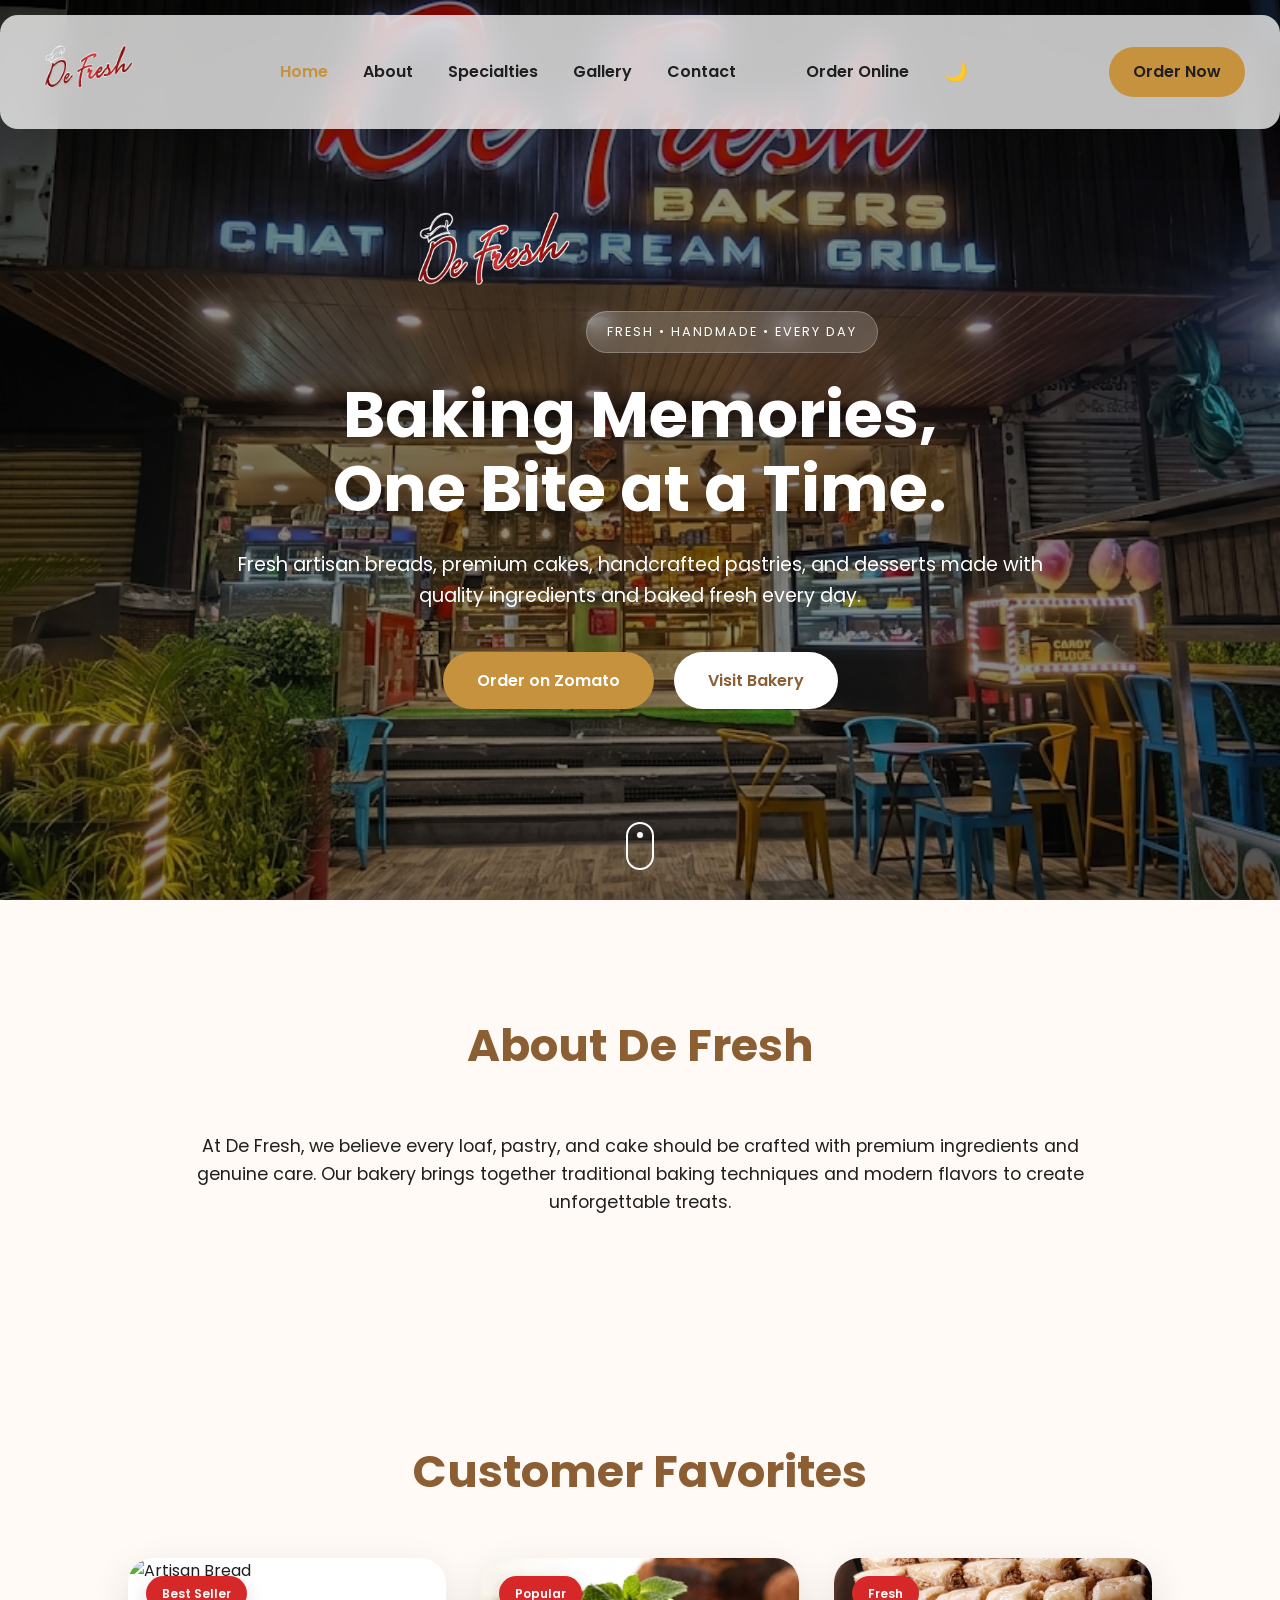
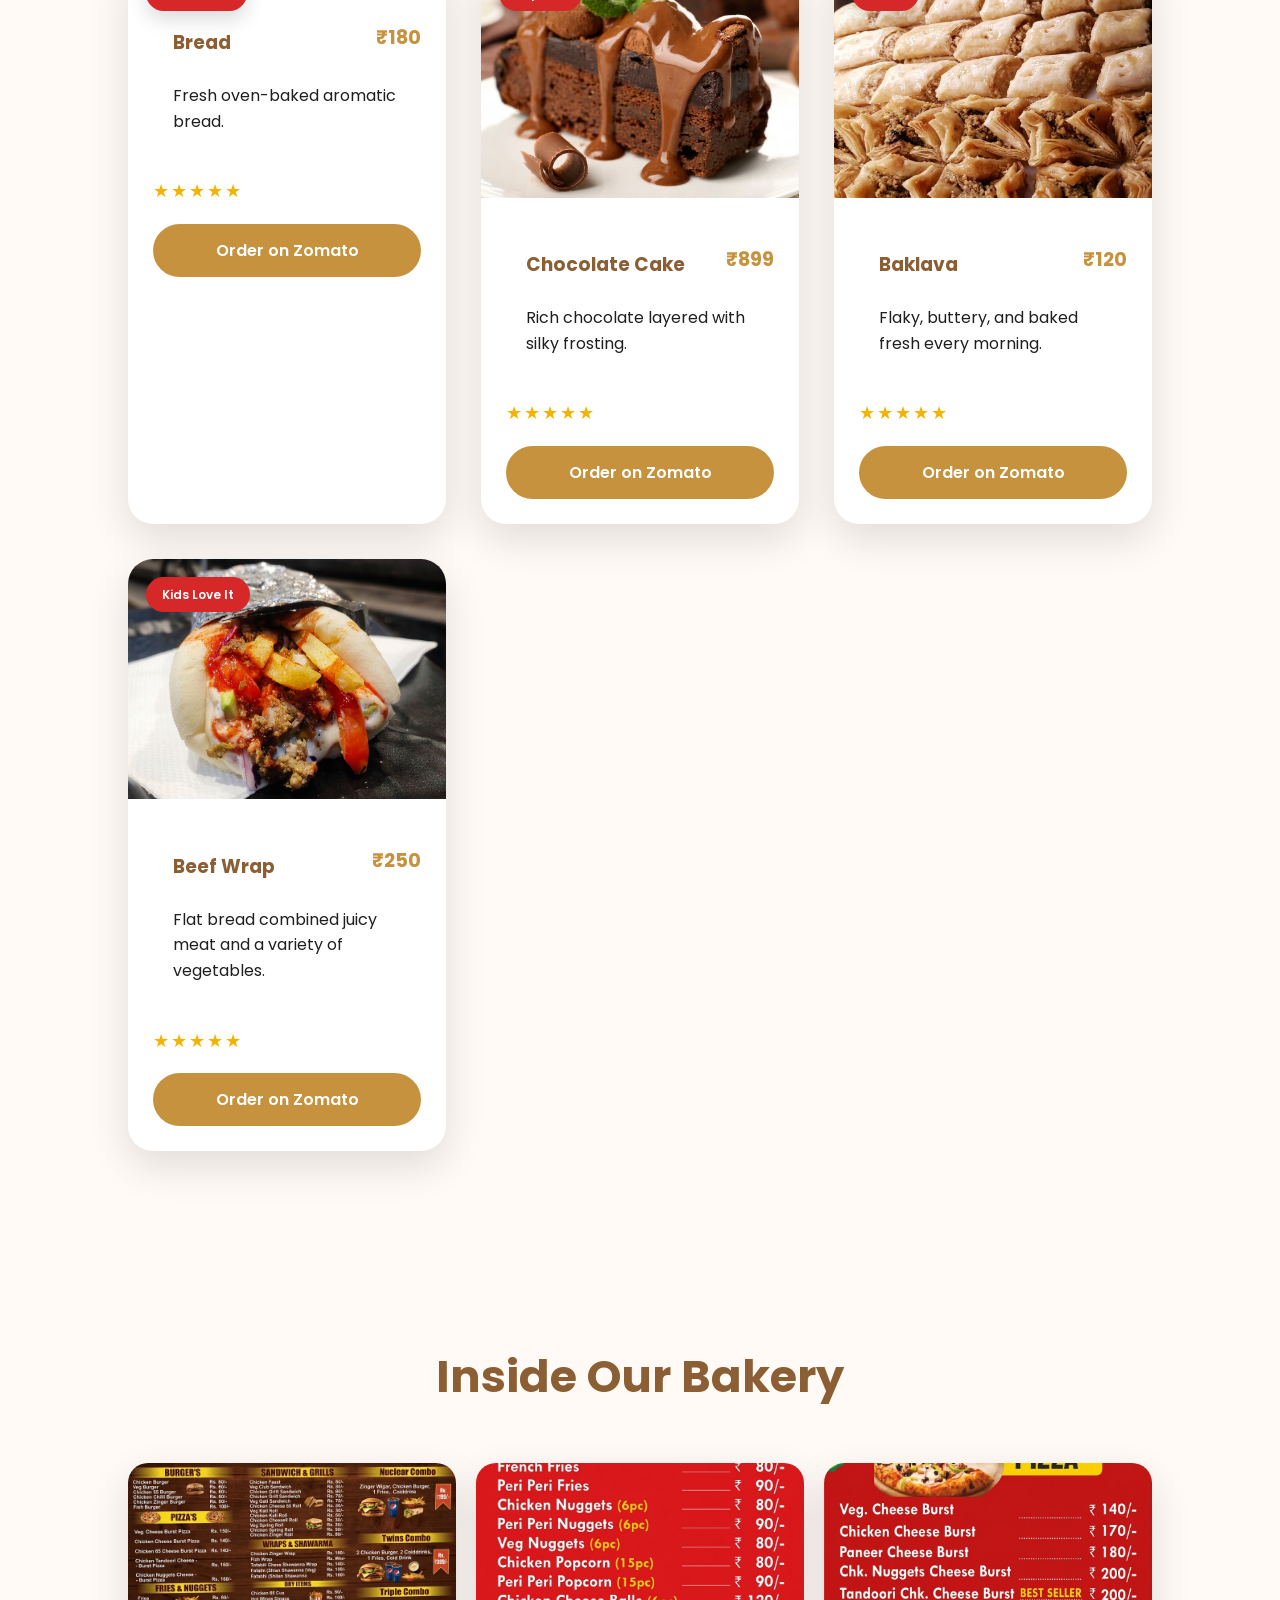
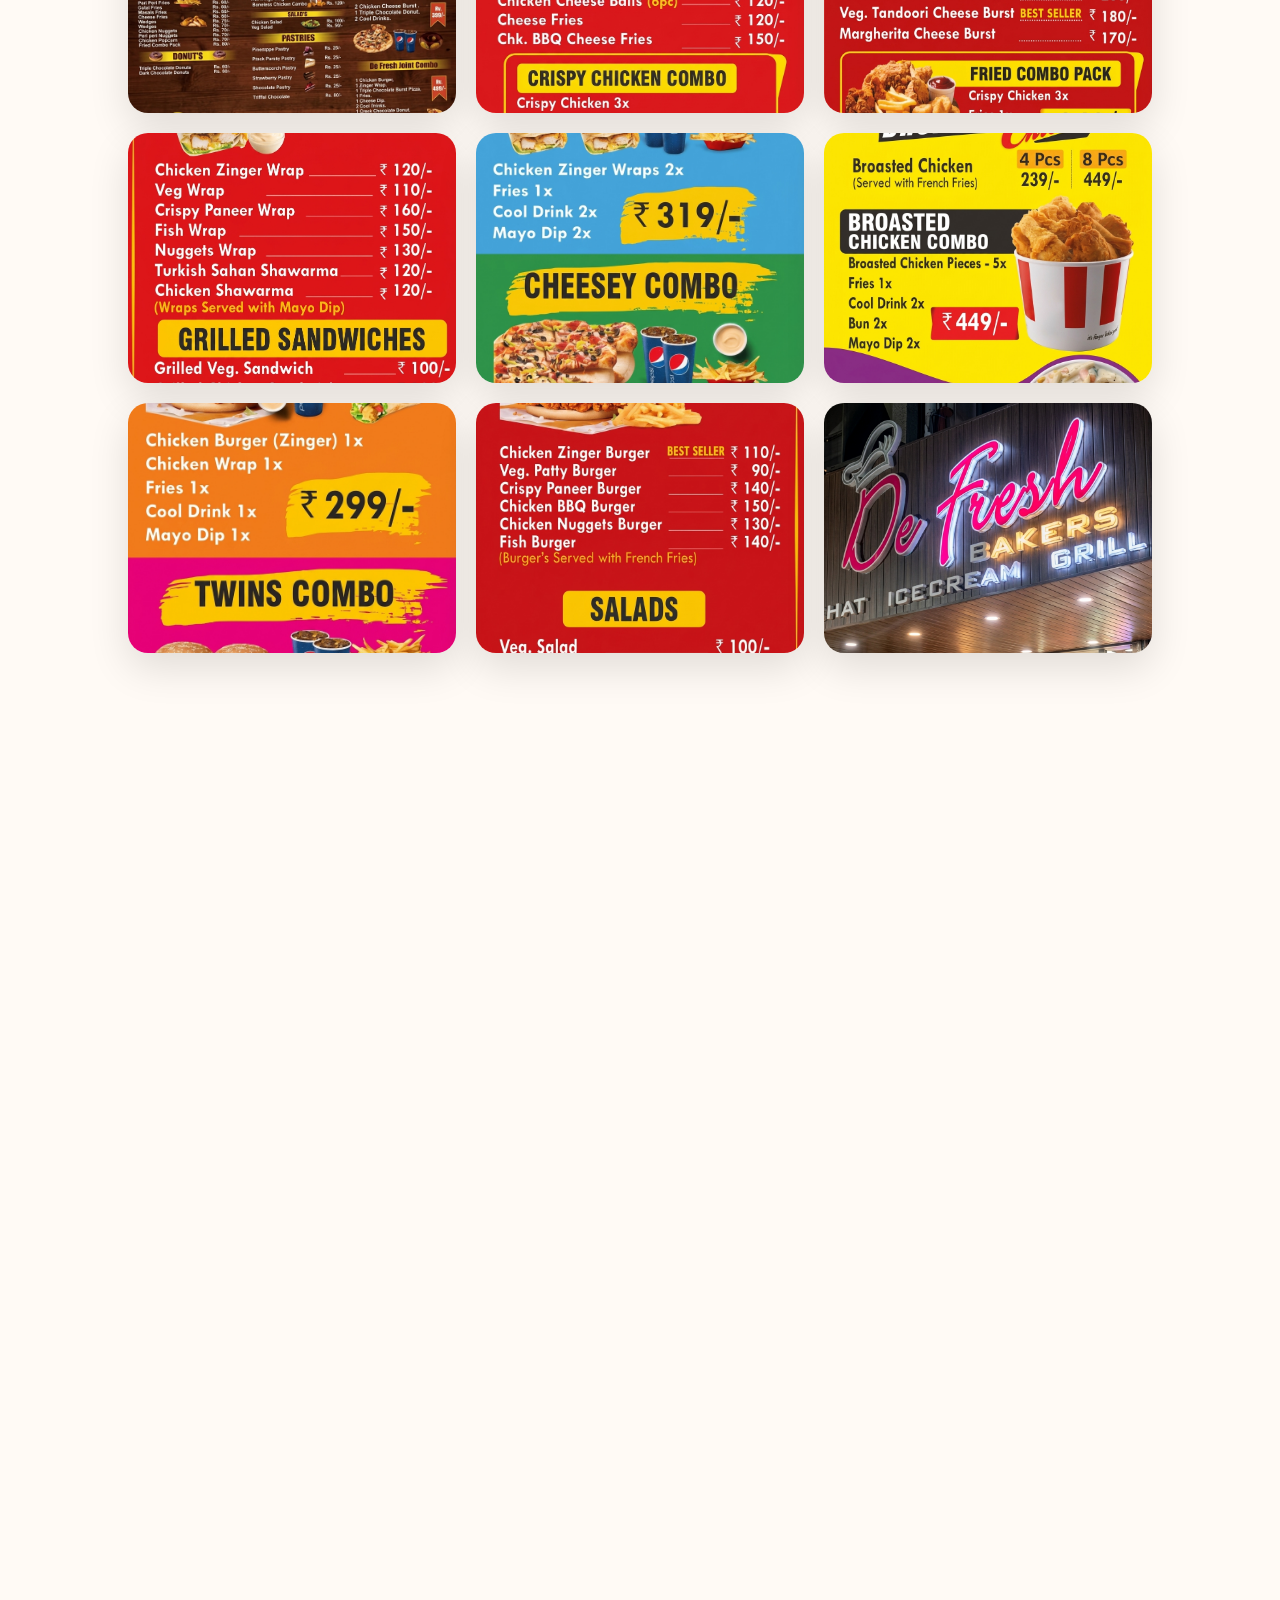
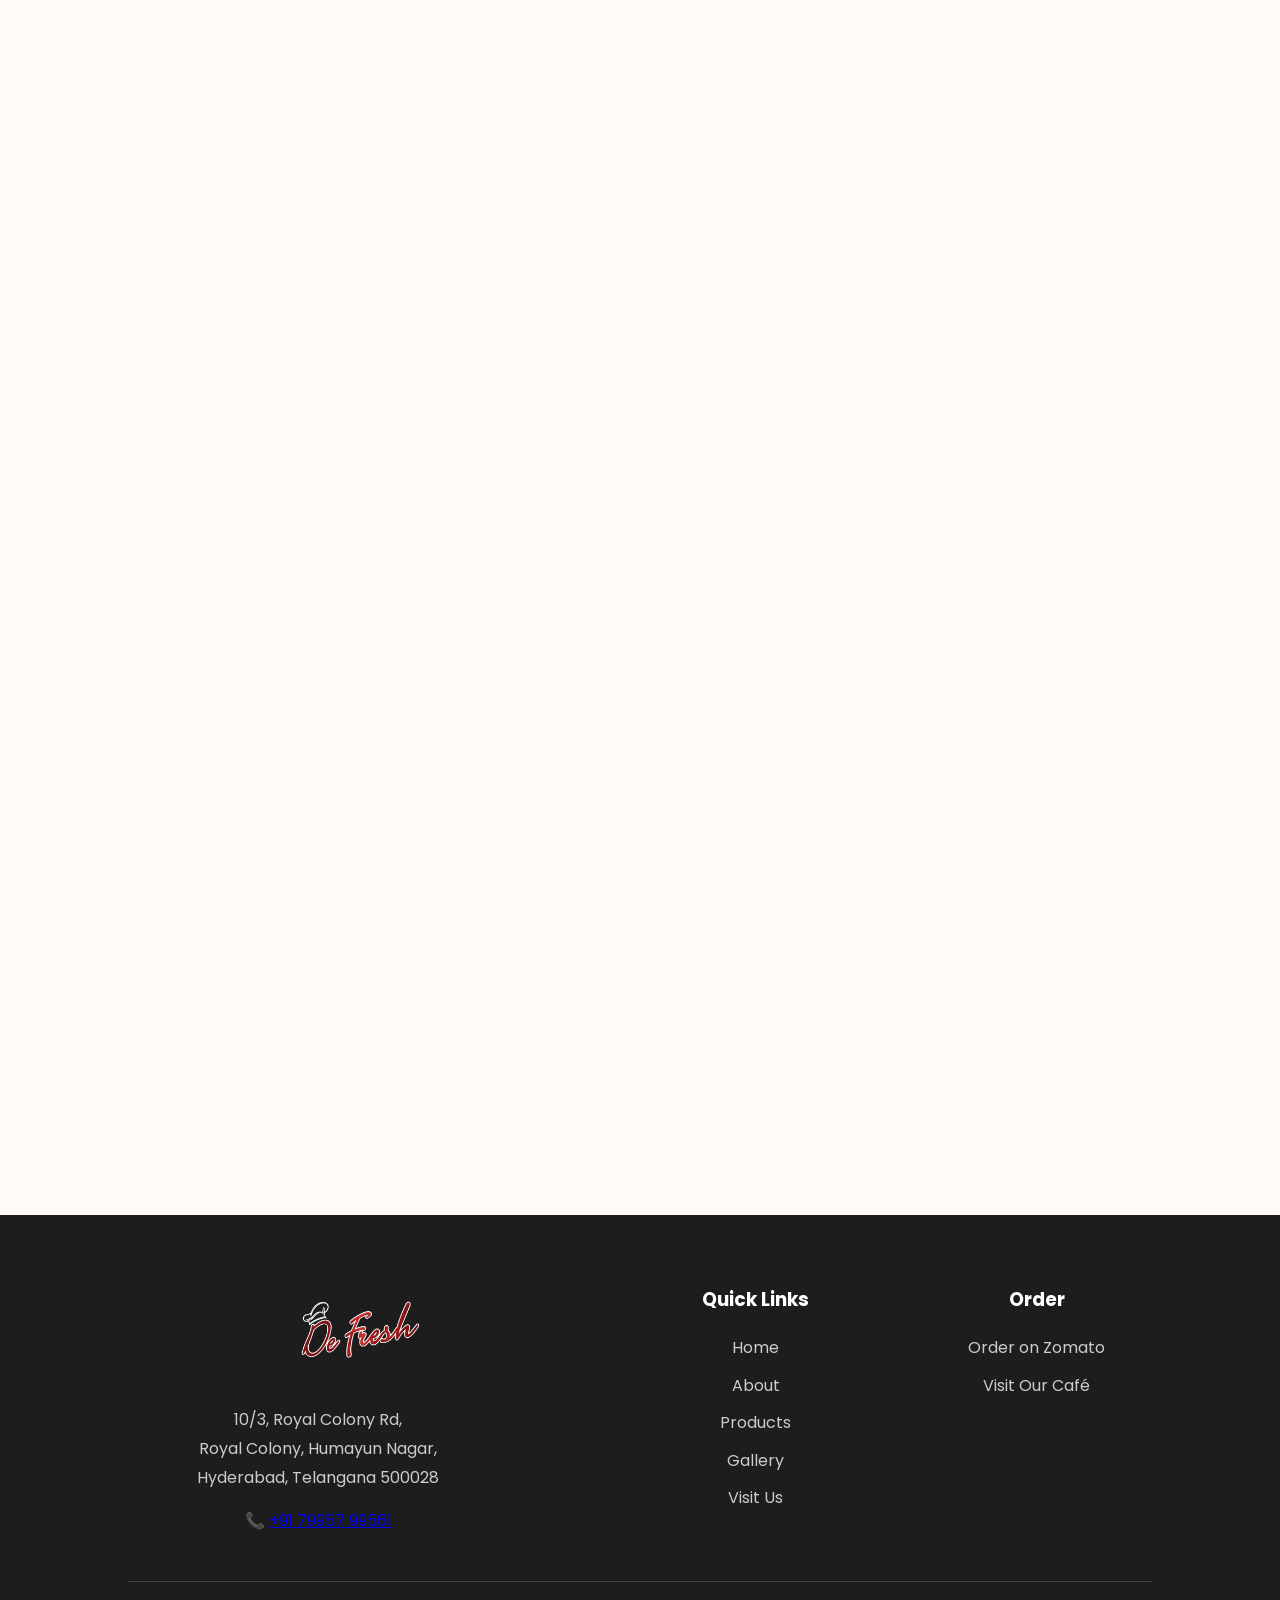
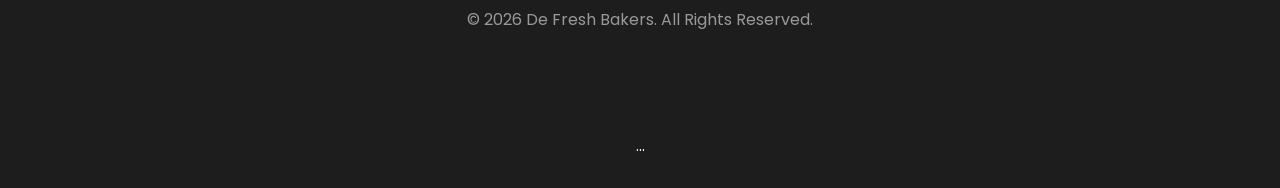
==== index.html @ 30219fe9 "Add files via upload" ====
<!DOCTYPE html>
<html lang="en">

<head>

<meta charset="UTF-8">

<meta name="viewport" content="width=device-width, initial-scale=1.0">

<title>De Fresh Bakery</title>

<link rel="icon" href="images/logo.png">

<link rel="preconnect" href="https://fonts.googleapis.com">

<link rel="preconnect" href="https://fonts.gstatic.com" crossorigin>

<link href="https://fonts.googleapis.com/css2?family=Poppins:wght@300;400;500;600;700;800&display=swap" rel="stylesheet">

<link rel="stylesheet" href="styles.css">

</head>

<body>

<header>

<nav class="navbar">

<div class="logo">
<img src="images/logo.png" alt="De Fresh">
</div>

<div class="menu-toggle" id="menuToggle">
<span></span>
<span></span>
<span></span>
</div>

<ul id="navMenu">

<li><a href="#home">Home</a></li>
<li><a href="#about">About</a></li>
<li><a href="#products">Specialties</a></li>
<li><a href="#gallery">Gallery</a></li>
<li><a href="#contact">Contact</a></li>

<li>
<li>

<a href="https://www.zomato.com/hyderabad/de-fresh-bakers-mehdipatnam/order"
target="_blank"
rel="noopener noreferrer">

Order Online

</a>

</li>
<button id="themeToggle" class="theme-btn">

🌙

</button>

</li>

</ul>

<a href="#contact" class="btn desktop-btn">
Order Now
</a>

</nav>
</header>

<section id="home" class="hero">

    <div class="overlay"></div>

    <div class="hero-content">

        <img class="hero-logo" src="images/logo.png" alt="De Fresh Logo">

        <span class="hero-tag">
            Fresh • Handmade • Every Day
        </span>

        <h1>
            Baking Memories,<br>
            One Bite at a Time.
        </h1>

        <p>
            Fresh artisan breads, premium cakes, handcrafted pastries,
            and desserts made with quality ingredients and baked fresh every day.
        </p>

        <div class="hero-buttons">

            <a href="https://www.zomato.com/hyderabad/de-fresh-bakers-mehdipatnam/order"
   	       target="_blank"
   	       rel="noopener noreferrer"
   	       class="hero-btn">

	       Order on Zomato

	    </a>

            <a href="#contact"
	    class="hero-btn secondary-btn">

	    Visit Bakery

	    </a>

        </div>

    </div>

    <div class="scroll-indicator">

        <span></span>

    </div>

</section>

<section id="about" class="about">

<div class="container">

<h2>About De Fresh</h2>

<p>

At De Fresh, we believe every loaf, pastry, and cake should be crafted with premium ingredients and genuine care. Our bakery brings together traditional baking techniques and modern flavors to create unforgettable treats.

</p>

</div>

</section>

<section id="products" class="products">

<h2>Customer Favorites</h2>

<div class="cards">

<div class="card">

<div class="badge">Best Seller</div>

<img src="images/bread.jpg" alt="Artisan Bread">

<div class="card-content">

<div class="product-top">

<h3>Bread</h3>

<span class="price">₹180</span>

</div>

<p>Fresh oven-baked aromatic bread.</p>

<div class="rating">
★★★★★
</div>

<a href="https://www.zomato.com/hyderabad/de-fresh-bakers-mehdipatnam/order"
   target="_blank"
   rel="noopener noreferrer"
   class="order-btn">

    Order on Zomato

</a>

</div>

</div>

<div class="card">

<div class="badge">Popular</div>

<img src="images/cake.jpg" alt="Cake">

<div class="card-content">

<div class="product-top">

<h3>Chocolate Cake</h3>

<span class="price">₹899</span>

</div>

<p>Rich chocolate layered with silky frosting.</p>

<div class="rating">
★★★★★
</div>

<a href="https://www.zomato.com/hyderabad/de-fresh-bakers-mehdipatnam/order"
   target="_blank"
   rel="noopener noreferrer"
   class="order-btn">

    Order on Zomato

</a>

</div>

</div>

<div class="card">

<div class="badge">Fresh</div>

<img src="images/pastry.jpg" alt="Pastry">

<div class="card-content">

<div class="product-top">

<h3>Baklava</h3>

<span class="price">₹120</span>

</div>

<p>Flaky, buttery, and baked fresh every morning.</p>

<div class="rating">
★★★★★
</div>

<a href="https://www.zomato.com/hyderabad/de-fresh-bakers-mehdipatnam/order"
   target="_blank"
   rel="noopener noreferrer"
   class="order-btn">

    Order on Zomato

</a>

</div>

</div>

<div class="card">

<div class="badge">Kids Love It</div>

<img src="images/cookies.jpg" alt="Cookies">

<div class="card-content">

<div class="product-top">

<h3>Beef Wrap</h3>

<span class="price">₹250</span>

</div>

<p>Flat bread combined juicy meat and a variety of vegetables.</p>

<div class="rating">
★★★★★
</div>

<a href="https://www.zomato.com/hyderabad/de-fresh-bakers-mehdipatnam/order"
   target="_blank"
   rel="noopener noreferrer"
   class="order-btn">

    Order on Zomato

</a>

</div>

</div>

</div>

</section>


<section id="gallery" class="gallery">

    <h2>Inside Our Bakery</h2>

    <div class="gallery-grid">

        <img src="images/menu1.png" alt="Menu Item 1">
        <img src="images/menu2.png" alt="Menu Item 2">
        <img src="images/menu3.png" alt="Menu Item 3">
        <img src="images/menu4.png" alt="Menu Item 4">
        <img src="images/menu5.png" alt="Menu Item 5">
        <img src="images/menu6.png" alt="Menu Item 6">
        <img src="images/menu7.png" alt="Menu Item 7">
        <img src="images/menu8.png" alt="Menu Item 8">

        <img src="images/bakery.jpg" alt="Inside De Fresh Bakery">

    </div>

</section>

<section class="order-online">

    <h2>Ready to Order?</h2>

    <p>
        Browse our complete, up-to-date menu and place your order on Zomato.
    </p>

    <a href="https://www.zomato.com/hyderabad/de-fresh-bakers-mehdipatnam/order"
       target="_blank"
       rel="noopener noreferrer"
       class="hero-btn">

        🍰 Order on Zomato

    </a>

</section>

<section id="stats" class="stats">

    <div class="stat">
        <h3 class="counter" data-target="10000">0</h3>
        <p>Happy Customers</p>
    </div>

    <div class="stat">
        <h3 class="counter" data-target="100">0</h3>
        <p>Fresh Products</p>
    </div>

    <div class="stat">
        <h3 class="counter" data-target="25">0</h3>
        <p>Years of Baking</p>
    </div>

    <div class="stat">
        <h3 class="counter" data-target="365">0</h3>
        <p>Days Fresh Every Year</p>
    </div>

</section>

<section class="testimonials">

<h2>What Our Customers Say</h2>

<div class="testimonial-slider">

<div class="testimonial active">

<div class="stars">★★★★★</div>

<p>

"The best bakery I've ever visited. Their cakes are always fresh and beautifully made."

</p>

<h4>- Sarah K.</h4>

</div>

<div class="testimonial">

<div class="stars">★★★★★</div>

<p>

"Absolutely incredible bread. You can taste the quality in every bite."

</p>

<h4>- Daniel M.</h4>

</div>

<div class="testimonial">

<div class="stars">★★★★★</div>

<p>

"My family orders all our birthday cakes from De Fresh."

</p>

<h4>- Priya R.</h4>

</div>

</div>

</section>
<section id="contact" class="contact">

    <h2>Visit De Fresh Bakers</h2>

    <p>
        Freshly baked breads, cakes, pastries, desserts, and coffee served daily.
        Relax in our café seating or order online through Zomato.
    </p>

    <div class="contact-info">

        <p><strong>📍 Address</strong><br>
        10/3, Royal Colony Rd,<br>
        Royal Colony, Humayun Nagar,<br>
        Hyderabad, Telangana 500028
        </p>

        <p><strong>📞 Phone</strong><br>
        <a href="tel:+917995799561">+91 79957 99561</a>
        </p>

        <p><strong>🕒 Opening Hours</strong><br>
        Open Daily<br>
        Closes at 1:00 AM
        </p>

    </div>

    <div class="contact-buttons">

        <a href="https://www.zomato.com/hyderabad/de-fresh-bakers-mehdipatnam/order"
           target="_blank"
           rel="noopener noreferrer"
           class="hero-btn">

            Order on Zomato

        </a>

       <a href="https://www.google.com/maps/place/De+Fresh+Bakers/@17.396216,78.4422391,17.5z/data=!3m1!5s0x3bcb9710c928edaf:0x1fcfcb44908efef8!4m15!1m8!3m7!1s0x3bcb971127ad494f:0x233e307351ec29dd!2s10%2F3,+10-3,+Royal+Colony+Rd,+Royal+Colony,+Humayun+Nagar,+Hyderabad,+Telangana+500006!3b1!8m2!3d17.3955633!4d78.4441081!16s%2Fg%2F11xctk_zn9!3m5!1s0x3bcb97d23a43dfdd:0xbbf1edb507a3b63a!8m2!3d17.3957883!4d78.4428431!16s%2Fg%2F11l4pgs1z5?entry=ttu&g_ep=EgoyMDI2MDcyOS4wIKXMDSoASAFQAw%3D%3D"
   target="_blank"
   rel="noopener noreferrer"
   class="hero-btn secondary-btn">
    📍 Get Directions
</a>

    </div>

</section>
<footer>

<div class="footer-container">

<div class="footer-brand">

<img src="images/logo.png" alt="De Fresh Logo">

<p>
10/3, Royal Colony Rd,<br>
Royal Colony, Humayun Nagar,<br>
Hyderabad, Telangana 500028
</p>

<p style="margin-top:15px;">
📞 <a href="tel:+917995799561">+91 79957 99561</a>
</p>

</div>

<div class="footer-links">

<h3>Quick Links</h3>

<a href="#home">Home</a>
<a href="#about">About</a>
<a href="#products">Products</a>
<a href="#gallery">Gallery</a>
<a href="#contact">Visit Us</a>

</div>

<div class="footer-links">

<h3>Order</h3>

<a href="https://www.zomato.com/hyderabad/de-fresh-bakers-mehdipatnam/order"
target="_blank"
rel="noopener noreferrer">

Order on Zomato

</a>

<a href="#contact">

Visit Our Café

</a>

</div>

</div>

<hr>

<p class="copyright">

© 2026 De Fresh Bakers. All Rights Reserved.

</p>

</footer>

<footer>
...
</footer>

<div id="progressBar"></div>

<button id="topBtn">↑</button>

<div id="lightbox" class="lightbox">
    <span class="close-lightbox">&times;</span>
    <img id="lightbox-img" src="" alt="Gallery Image">
</div>

<script src="script.js"></script>

</body>
</html>
---- styles.css ----
/* ===========================
   De Fresh Bakery
   Premium Stylesheet
=========================== */

:root{
    --primary:#c7923e;
    --secondary:#8b5e34;
    --accent:#f5e6c8;
    --dark:#1f1f1f;
    --light:#fffaf5;
    --white:#ffffff;
    --shadow:0 15px 40px rgba(0,0,0,.12);
    --transition:.35s ease;
}

*{
    margin:0;
    padding:0;
    box-sizing:border-box;
}

html{
    scroll-behavior:smooth;
}

body{
    font-family:'Poppins',sans-serif;
    background:var(--light);
    color:var(--dark);
    line-height:1.6;
}

/* NAVBAR */

header{
    position:fixed;
    width:100%;
    top:0;
    z-index:999;
}

.navbar{

    max-width:1300px;

    margin:auto;

    display:flex;

    justify-content:space-between;

    align-items:center;

    padding:18px 35px;

    margin-top:15px;

    border-radius:18px;

    background:rgba(255,255,255,.75);

    backdrop-filter:blur(14px);

    box-shadow:var(--shadow);

}

.logo img{

    height:70px;

    transition:.3s;

}

.logo img:hover{

    transform:scale(1.05);

}

.navbar ul{

    display:flex;

    list-style:none;

    gap:35px;

}

.navbar a{

    color:var(--dark);

    text-decoration:none;

    font-weight:600;

    transition:var(--transition);

}

.navbar ul a:hover{

    color:var(--primary);

}

.btn{

    background:var(--primary);

    color:white;

    padding:12px 24px;

    border-radius:50px;

    text-decoration:none;

    font-weight:600;

    transition:var(--transition);

}

.btn:hover{

    transform:translateY(-3px);

    background:var(--secondary);

}

/* HERO */

.hero{

    height:100vh;

    background:url(images/hero.jpg) center center/cover;

    position:relative;

    display:flex;

    justify-content:center;

    align-items:center;

    text-align:center;

}

.overlay{

    position:absolute;

    inset:0;

    background:rgba(0,0,0,.45);

}

.hero-content{

    position:relative;

    color:white;

    max-width:850px;

    padding:20px;

    animation:fadeUp 1s ease;

}

.hero h1{

    font-size:4rem;

    line-height:1.15;

    margin-bottom:25px;

}

.hero p{

    font-size:1.2rem;

    margin-bottom:40px;

}

.hero-btn{

    display:inline-block;

    padding:16px 34px;

    background:var(--primary);

    color:white;

    border-radius:50px;

    text-decoration:none;

    font-weight:600;

    transition:var(--transition);

}

.hero-btn:hover{

    transform:translateY(-4px);

    background:var(--secondary);

}

/* SECTIONS */

section{

    padding:110px 10%;

}

h2{

    font-size:2.8rem;

    text-align:center;

    margin-bottom:50px;

    color:var(--secondary);

}

.container{

    max-width:900px;

    margin:auto;

    text-align:center;

    font-size:1.1rem;

}

/* PRODUCTS */

.cards{

    display:grid;

    grid-template-columns:repeat(auto-fit,minmax(250px,1fr));

    gap:35px;

}

.card{

    background:white;

    border-radius:20px;

    overflow:hidden;

    box-shadow:var(--shadow);

    transition:var(--transition);

}

.card:hover{

    transform:translateY(-10px);

}

.card img{

    width:100%;

    height:240px;

    object-fit:cover;

}

.card h3{

    padding:20px 20px 10px;

    color:var(--secondary);

}

.card p{

    padding:0 20px 25px;

}

/* GALLERY */

.gallery{
    text-align:center;
    padding:80px 10%;
}

.gallery-grid{
    display:grid;
    grid-template-columns:repeat(auto-fit,minmax(250px,1fr));
    gap:20px;
    margin-top:40px;
}

.gallery-grid img{
    width:100%;
    height:250px;
    object-fit:cover;
    border-radius:20px;
    box-shadow:var(--shadow);
    transition:0.3s ease;
    cursor:pointer;
}

.gallery-grid img:hover{
    transform:scale(1.05);
}

/* CONTACT */

.contact{

    background:linear-gradient(135deg,var(--accent),#fff);

    text-align:center;

}

.contact p{

    margin-bottom:35px;

    font-size:1.1rem;

}

/* FOOTER */

footer{

    background:var(--dark);

    color:white;

    text-align:center;

    padding:45px 20px;

}

footer img{

    width:90px;

    margin-bottom:18px;

}

/* SCROLLBAR */

::-webkit-scrollbar{

    width:10px;

}

::-webkit-scrollbar-thumb{

    background:var(--primary);

    border-radius:20px;

}

/* ANIMATION */

@keyframes fadeUp{

    from{

        opacity:0;

        transform:translateY(45px);

    }

    to{

        opacity:1;

        transform:translateY(0);

    }

}

/* MOBILE */

@media(max-width:900px){

.hero h1{

font-size:2.7rem;

}

.navbar{

flex-direction:column;

gap:20px;

padding:20px;

}

.navbar ul{

flex-wrap:wrap;

justify-content:center;

gap:18px;

}

.logo img{

height:60px;

}

section{

padding:80px 8%;

}

}

@media(max-width:600px){

.hero h1{

font-size:2.1rem;

}

.hero p{

font-size:1rem;

}

.cards{

grid-template-columns:1fr;

}

.btn,

.hero-btn{

padding:14px 24px;

}

}

/* Reveal Animations */

.hidden{
opacity:0;
transform:translateY(60px);
transition:all .8s ease;
}

.show{
opacity:1;
transform:translateY(0);
}

/* Active Navbar */

.navbar ul li a.active{
color:var(--primary);
}

/* Ripple Effect */

.btn,
.hero-btn{
position:relative;
overflow:hidden;
}

.ripple{
position:absolute;
width:10px;
height:10px;
background:rgba(255,255,255,.5);
border-radius:50%;
transform:translate(-50%,-50%);
animation:ripple .6s linear;
pointer-events:none;
}

@keyframes ripple{

from{
width:0;
height:0;
opacity:.8;
}

to{
width:500px;
height:500px;
opacity:0;
}

}

/* ===========================
   Hero Upgrade
=========================== */

.hero-logo{

    width:180px;
    margin-bottom:25px;

    animation:floatLogo 4s ease-in-out infinite;

}

.hero-tag{

    display:inline-block;

    padding:10px 20px;

    border-radius:50px;

    background:rgba(255,255,255,.18);

    border:1px solid rgba(255,255,255,.25);

    backdrop-filter:blur(10px);

    margin-bottom:25px;

    color:white;

    letter-spacing:2px;

    text-transform:uppercase;

    font-size:.8rem;

}

.hero-buttons{

    display:flex;

    justify-content:center;

    gap:20px;

    flex-wrap:wrap;

}

.secondary-btn{

    background:white;

    color:var(--secondary);

}

.secondary-btn:hover{

    background:var(--accent);

}

.scroll-indicator{

    position:absolute;

    bottom:30px;

    left:50%;

    transform:translateX(-50%);

}

.scroll-indicator span{

    display:block;

    width:28px;

    height:48px;

    border:2px solid white;

    border-radius:30px;

    position:relative;

}

.scroll-indicator span::before{

    content:"";

    position:absolute;

    left:50%;

    top:8px;

    transform:translateX(-50%);

    width:6px;

    height:6px;

    background:white;

    border-radius:50%;

    animation:scrollMouse 2s infinite;

}

@keyframes scrollMouse{

0%{

opacity:0;
top:8px;

}

50%{

opacity:1;

}

100%{

opacity:0;
top:26px;

}

}

@keyframes floatLogo{

0%{

transform:translateY(0);

}

50%{

transform:translateY(-10px);

}

100%{

transform:translateY(0);

}

}
/* ===========================
   Premium Product Cards
=========================== */

.card{

position:relative;

overflow:hidden;

border-radius:25px;

}

.card-content{

padding:25px;

}

.product-top{

display:flex;

justify-content:space-between;

align-items:center;

margin-bottom:15px;

}

.price{

font-size:1.2rem;

font-weight:700;

color:var(--primary);

}

.badge{

position:absolute;

top:18px;

left:18px;

background:#d62828;

color:white;

padding:8px 16px;

border-radius:30px;

font-size:.75rem;

font-weight:600;

box-shadow:0 8px 20px rgba(0,0,0,.15);

}

.rating{

margin:18px 0;

font-size:1.1rem;

color:#f5b301;

letter-spacing:2px;

}

.order-btn{

display:block;

width:100%;

padding:14px;

text-align:center;

background:var(--primary);

color:white;

text-decoration:none;

border-radius:40px;

font-weight:600;

transition:.3s;

}

.order-btn:hover{

background:var(--secondary);

transform:translateY(-3px);

}

.card img{

transition:.5s;

}

.card:hover img{

transform:scale(1.08);

}

/* ===========================
   Statistics
=========================== */

.stats{

display:grid;

grid-template-columns:repeat(auto-fit,minmax(220px,1fr));

gap:35px;

padding:90px 10%;

background:#fff;

}

.stat{

background:white;

padding:40px;

text-align:center;

border-radius:20px;

box-shadow:var(--shadow);

transition:.35s;

}

.stat:hover{

transform:translateY(-8px);

}

.stat h3{

font-size:3rem;

color:var(--primary);

margin-bottom:10px;

}

/* Testimonials */

.testimonials{

background:#fdf6ee;

text-align:center;

}

.testimonial-slider{

max-width:900px;

margin:auto;

position:relative;

min-height:220px;

}

.testimonial{

display:none;

animation:fade .6s;

}

.testimonial.active{

display:block;

}

.testimonial p{

font-size:1.15rem;

line-height:1.8;

margin:30px auto;

max-width:700px;

}

.stars{

font-size:2rem;

color:#f5b301;

}

.testimonial h4{

color:var(--secondary);

}

@keyframes fade{

from{

opacity:0;

transform:translateY(20px);

}

to{

opacity:1;

transform:translateY(0);

}

}

/* ===========================
Navigation Upgrade
=========================== */

#progressBar{

position:fixed;

top:0;

left:0;

height:5px;

width:0;

background:linear-gradient(90deg,#c7923e,#ffdd95);

z-index:99999;

}

.theme-btn{

background:none;

border:none;

font-size:1.2rem;

cursor:pointer;

}

#topBtn{

position:fixed;

right:30px;

bottom:30px;

width:55px;

height:55px;

border:none;

border-radius:50%;

background:#c7923e;

color:white;

font-size:24px;

cursor:pointer;

display:none;

box-shadow:0 10px 25px rgba(0,0,0,.25);

transition:.3s;

z-index:999;

}

#topBtn:hover{

transform:translateY(-5px);

}

.menu-toggle{

display:none;

cursor:pointer;

flex-direction:column;

gap:6px;

}

.menu-toggle span{

width:28px;

height:3px;

background:#333;

border-radius:5px;

transition:.3s;

}

/* Mobile */

@media(max-width:900px){

.menu-toggle{

display:flex;

}

.desktop-btn{

display:none;

}

#navMenu{

position:absolute;

top:100%;

left:0;

width:100%;

background:white;

display:none;

flex-direction:column;

padding:25px;

box-shadow:0 10px 25px rgba(0,0,0,.1);

}

#navMenu.active{

display:flex;

}

}

/* ===========================
Dark Mode
=========================== */

body.dark{

background:#181818;

color:white;

}

body.dark section{

background:#181818;

}

body.dark .navbar{

background:rgba(30,30,30,.95);

}

body.dark .card{

background:#252525;

color:white;

}

body.dark footer{

background:#000;

}

body.dark h2{

color:#ffcc66;

}

body.dark .contact{

background:#202020;

}

/* ===========================
Full Menu
=========================== */

.menu-section{

background:#fffaf5;

}

.menu-tabs{

display:flex;

justify-content:center;

gap:15px;

flex-wrap:wrap;

margin-bottom:45px;

}

.menu-tab{

padding:14px 28px;

border:none;

border-radius:40px;

background:white;

cursor:pointer;

font-weight:600;

box-shadow:var(--shadow);

transition:.3s;

}

.menu-tab.active{

background:var(--primary);

color:white;

}

.menu-category{

display:none;

max-width:900px;

margin:auto;

}

.menu-category.active{

display:block;

animation:fade .4s;

}

.menu-item{

display:flex;

justify-content:space-between;

align-items:center;

padding:22px 10px;

border-bottom:1px solid rgba(0,0,0,.08);

font-size:1.1rem;

}

.menu-item span{

font-weight:700;

color:var(--primary);

}

.contact-buttons{

display:flex;

justify-content:center;

gap:20px;

margin-top:35px;

flex-wrap:wrap;

}

/* ===========================
Footer
=========================== */

footer{

background:#1d1d1d;

color:white;

padding:70px 10% 30px;

margin-top:0;

}

.footer-container{

display:grid;

grid-template-columns:2fr 1fr 1fr;

gap:50px;

}

.footer-brand img{

width:140px;

margin-bottom:20px;

}

.footer-brand p{

color:#ccc;

line-height:1.8;

max-width:380px;

}

.footer-links{

display:flex;

flex-direction:column;

}

.footer-links h3{

margin-bottom:20px;

color:#fff;

}

.footer-links a{

color:#ccc;

text-decoration:none;

margin-bottom:12px;

transition:.3s;

}

.footer-links a:hover{

color:var(--primary);

padding-left:5px;

}

footer hr{

margin:45px 0 25px;

border:none;

height:1px;

background:#444;

}

.copyright{

text-align:center;

color:#999;

}

@media(max-width:900px){

.footer-container{

grid-template-columns:1fr;

text-align:center;

}

.footer-brand p{

margin:auto;

}

}
/* ===========================
   Lightbox
=========================== */

.lightbox{

display:none;

position:fixed;

top:0;

left:0;

width:100%;

height:100%;

background:rgba(0,0,0,.92);

justify-content:center;

align-items:center;

z-index:99999;

padding:30px;

}

.lightbox.active{

display:flex;

}

.lightbox img{

max-width:90%;

max-height:90%;

border-radius:15px;

animation:zoomIn .3s ease;

box-shadow:0 20px 50px rgba(0,0,0,.5);

}

.close-lightbox{

position:absolute;

top:25px;

right:40px;

font-size:50px;

color:white;

cursor:pointer;

user-select:none;

}

@keyframes zoomIn{

from{

transform:scale(.8);

opacity:0;

}

to{

transform:scale(1);

opacity:1;

}

}

.contact-info{

display:grid;

grid-template-columns:repeat(auto-fit,minmax(250px,1fr));

gap:30px;

margin:45px 0;

text-align:center;

}

.contact-info p{

line-height:1.8;

font-size:1rem;

}

.contact-info a{

color:var(--primary);

text-decoration:none;

font-weight:600;

}

.contact-info strong{

display:block;

margin-bottom:10px;

font-size:1.15rem;

}

/* ===========================
Order Online
=========================== */

.order-online{
    padding:80px 10%;
    text-align:center;
    background:#fff;
}

.order-online h2{
    margin-bottom:20px;
}

.order-online p{
    max-width:700px;
    margin:0 auto 35px;
    color:#666;
    font-size:1.1rem;
    line-height:1.8;
}

.order-online .hero-btn{
    display:inline-block;
}
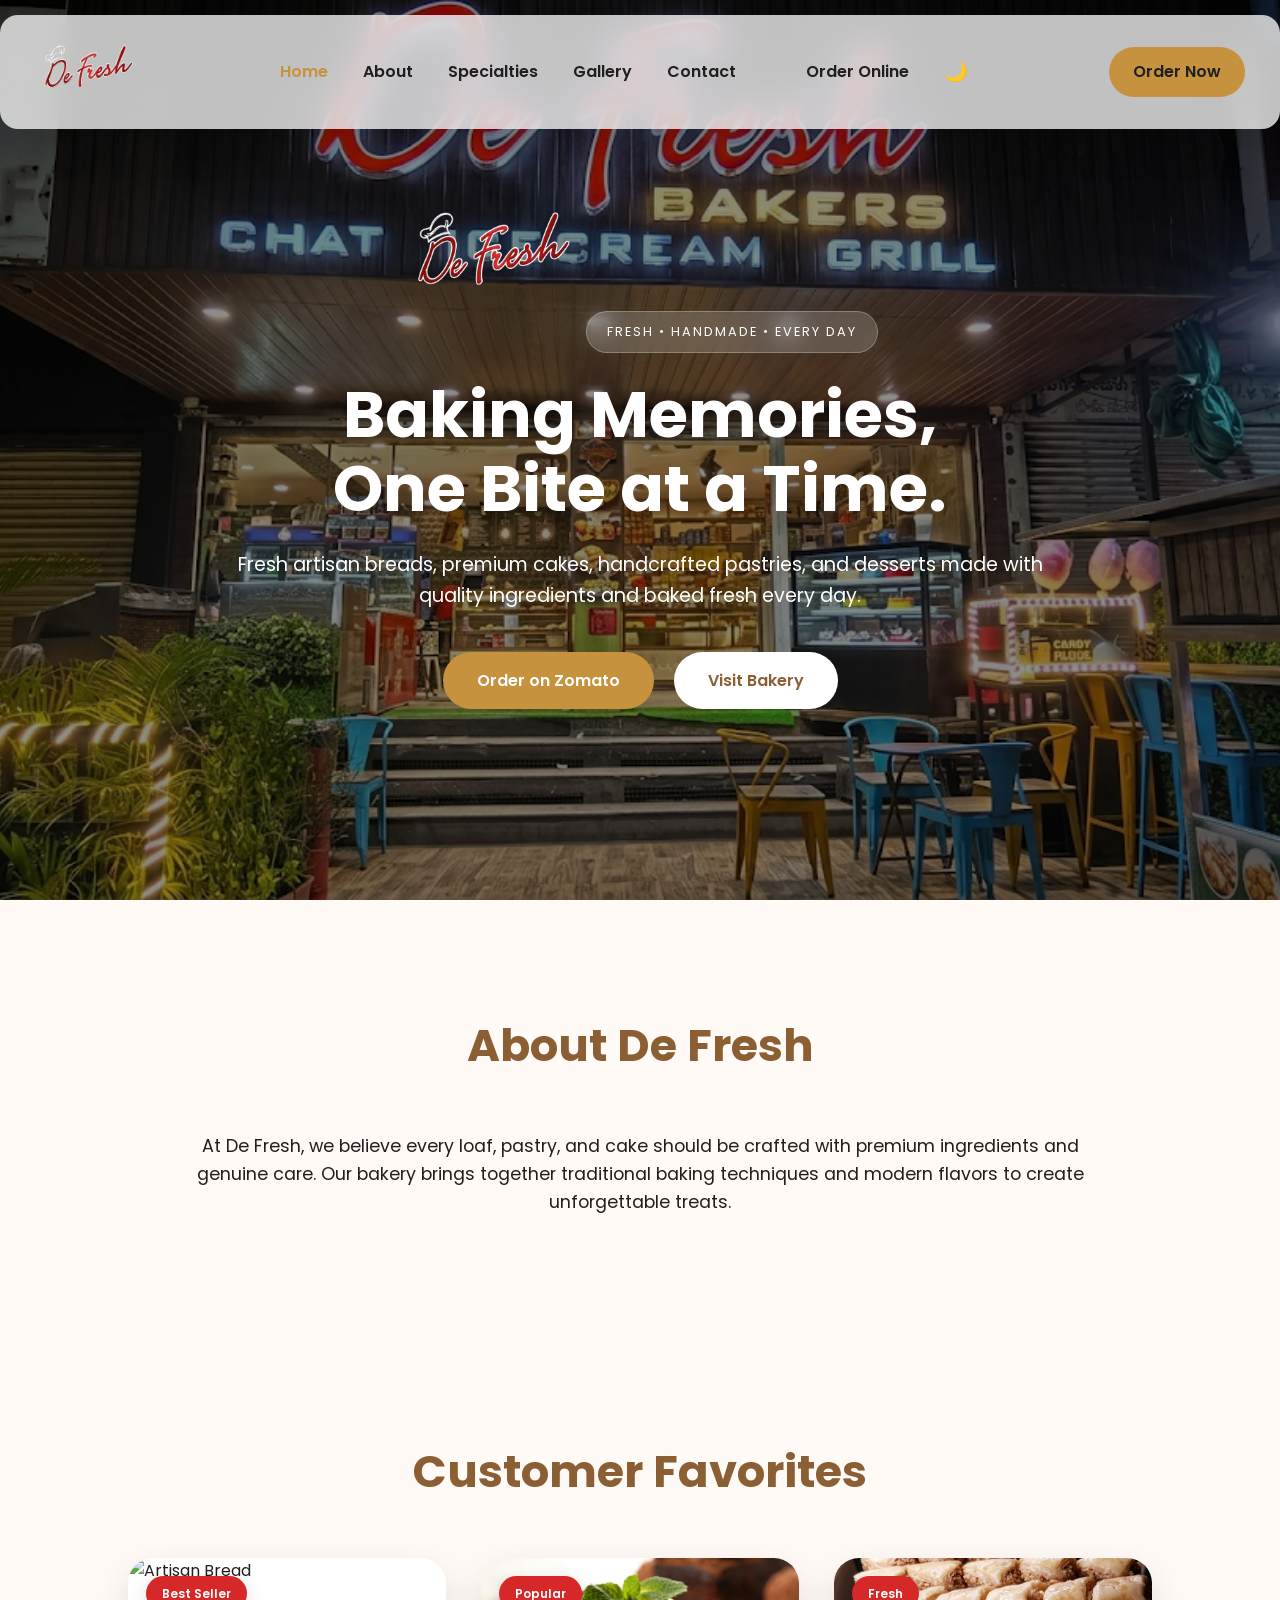
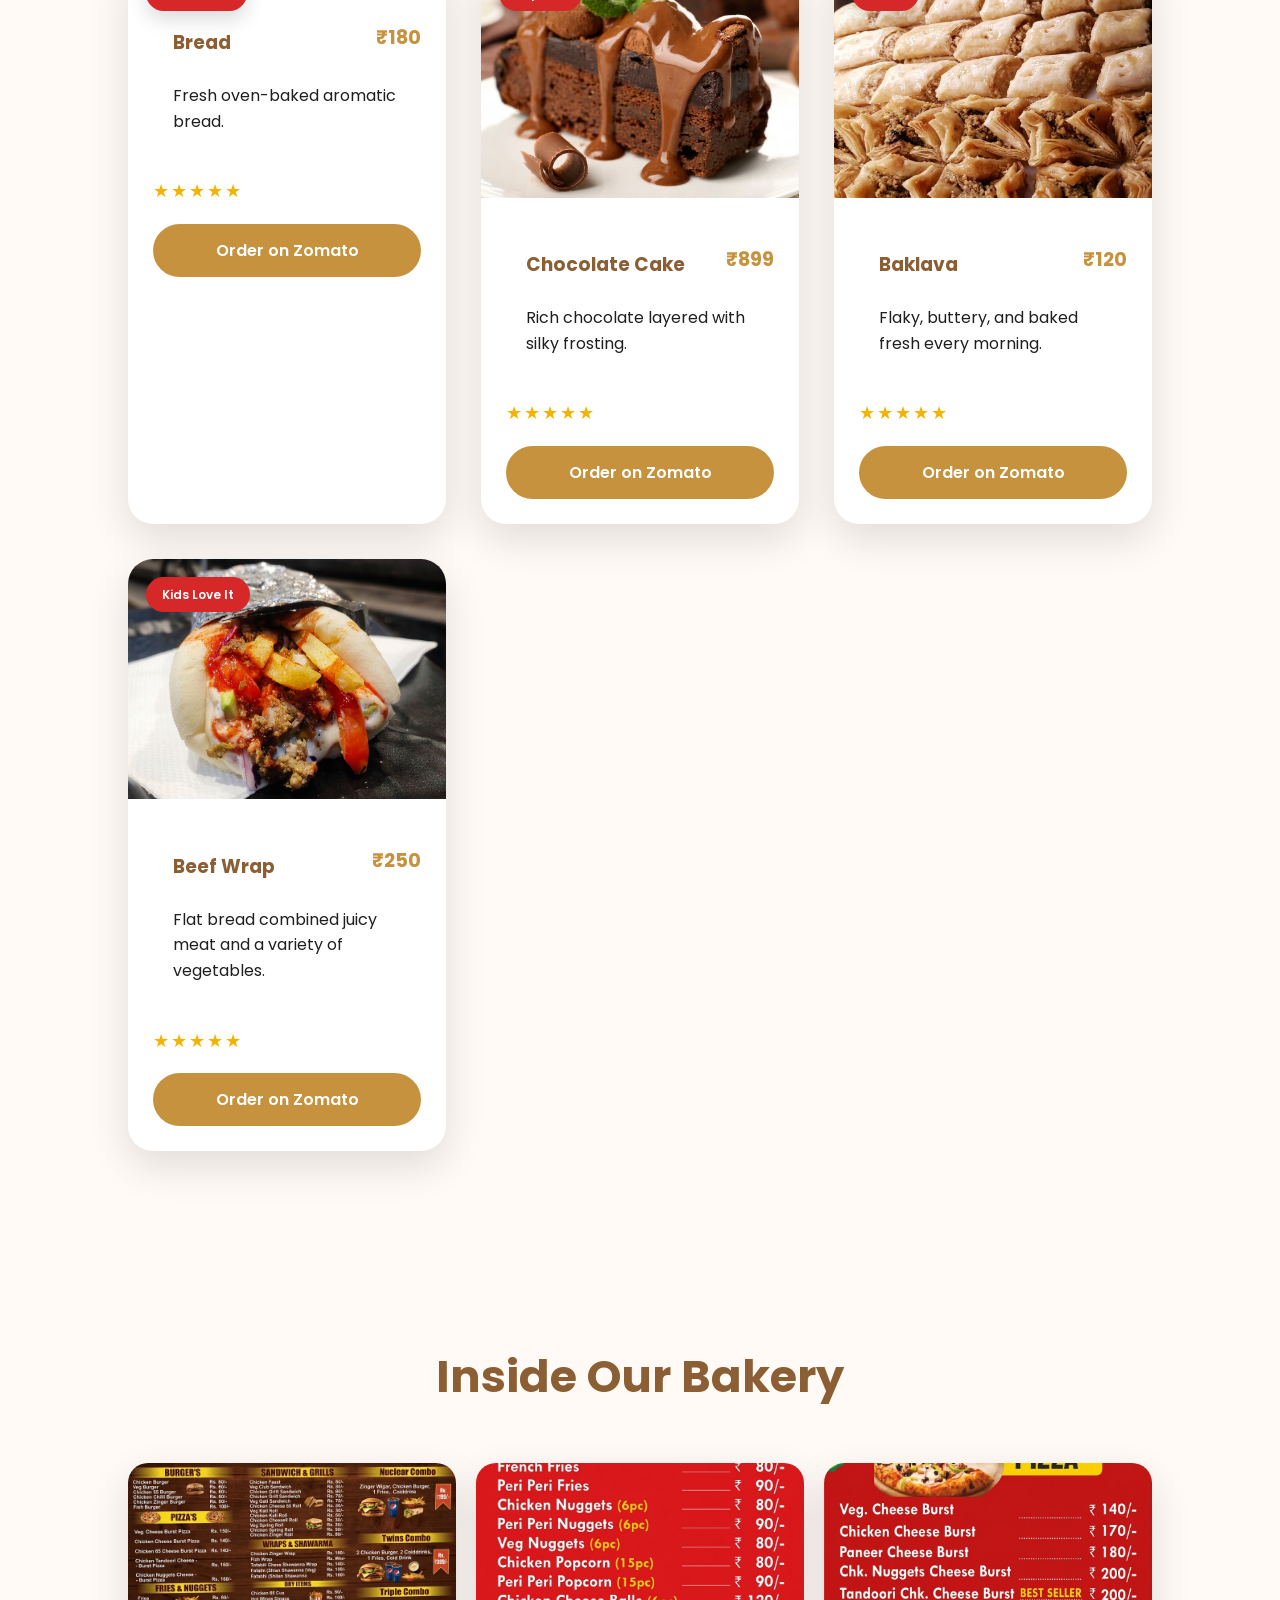
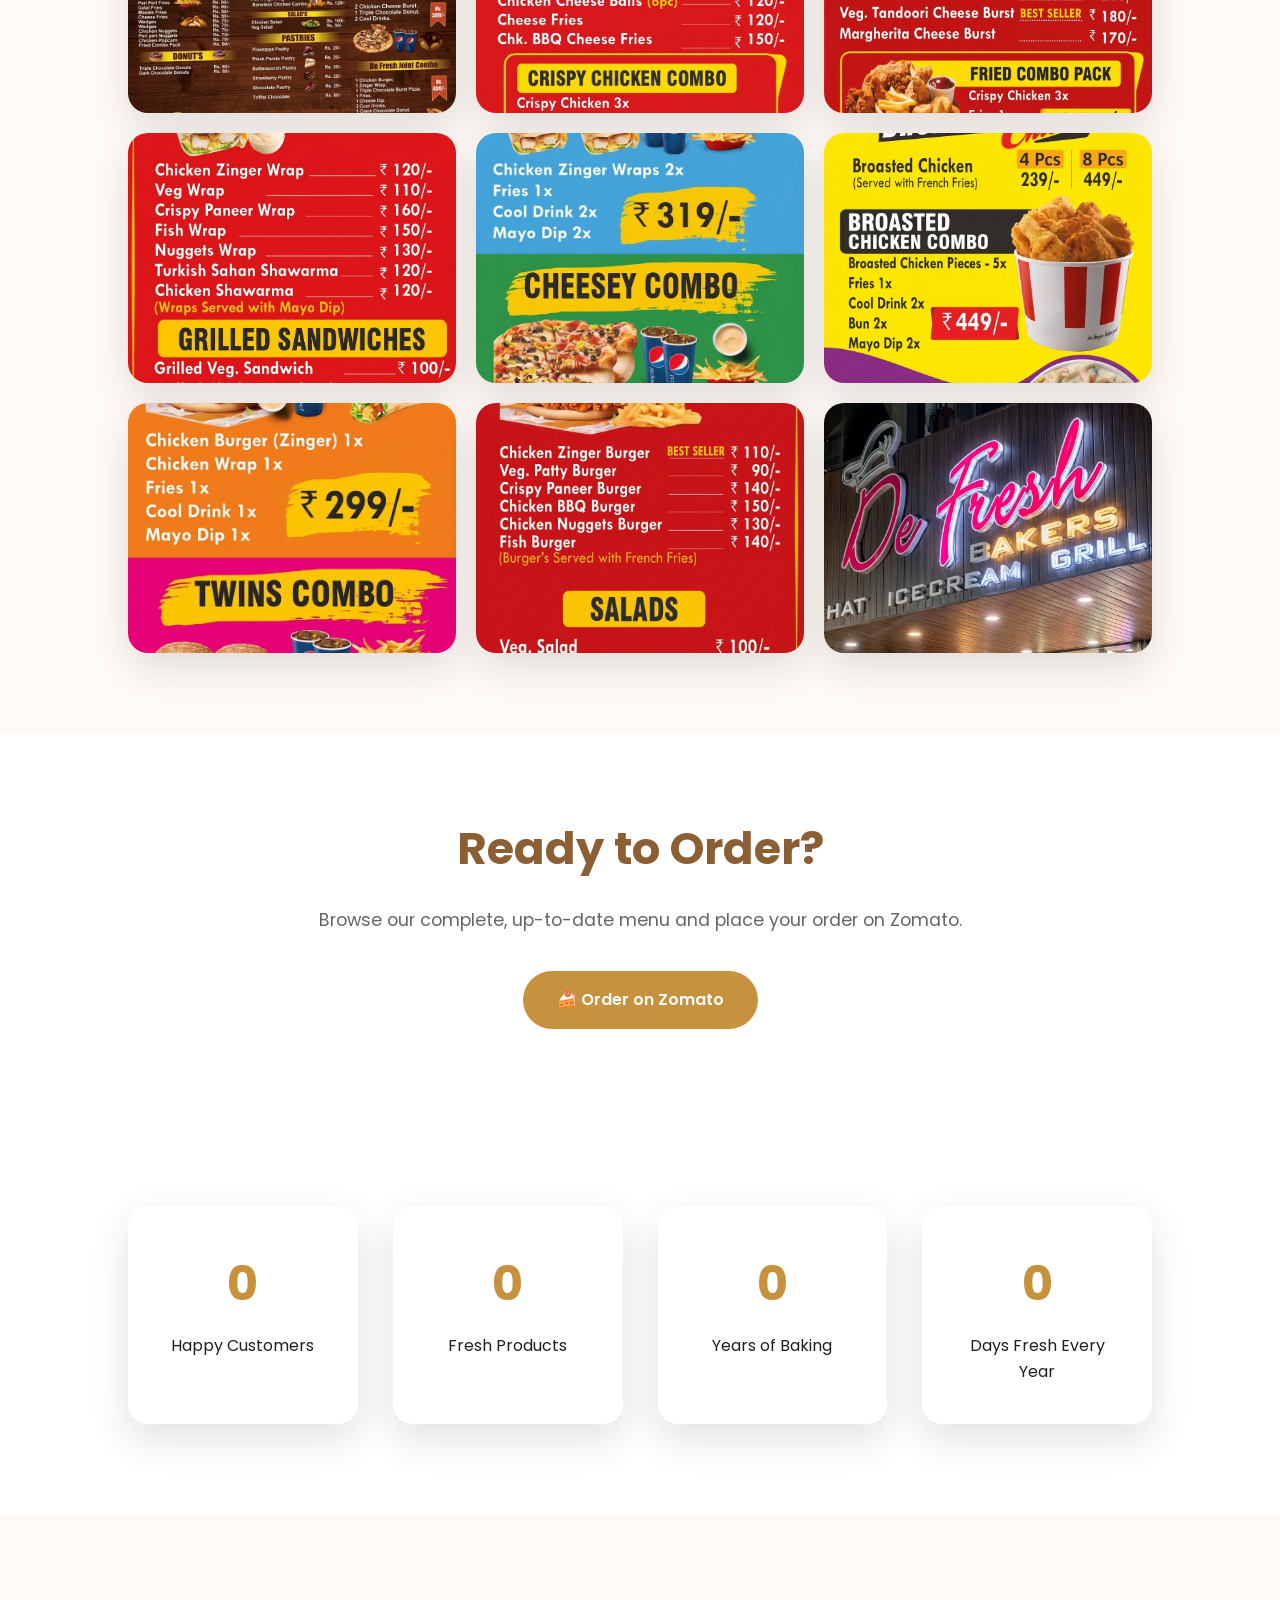
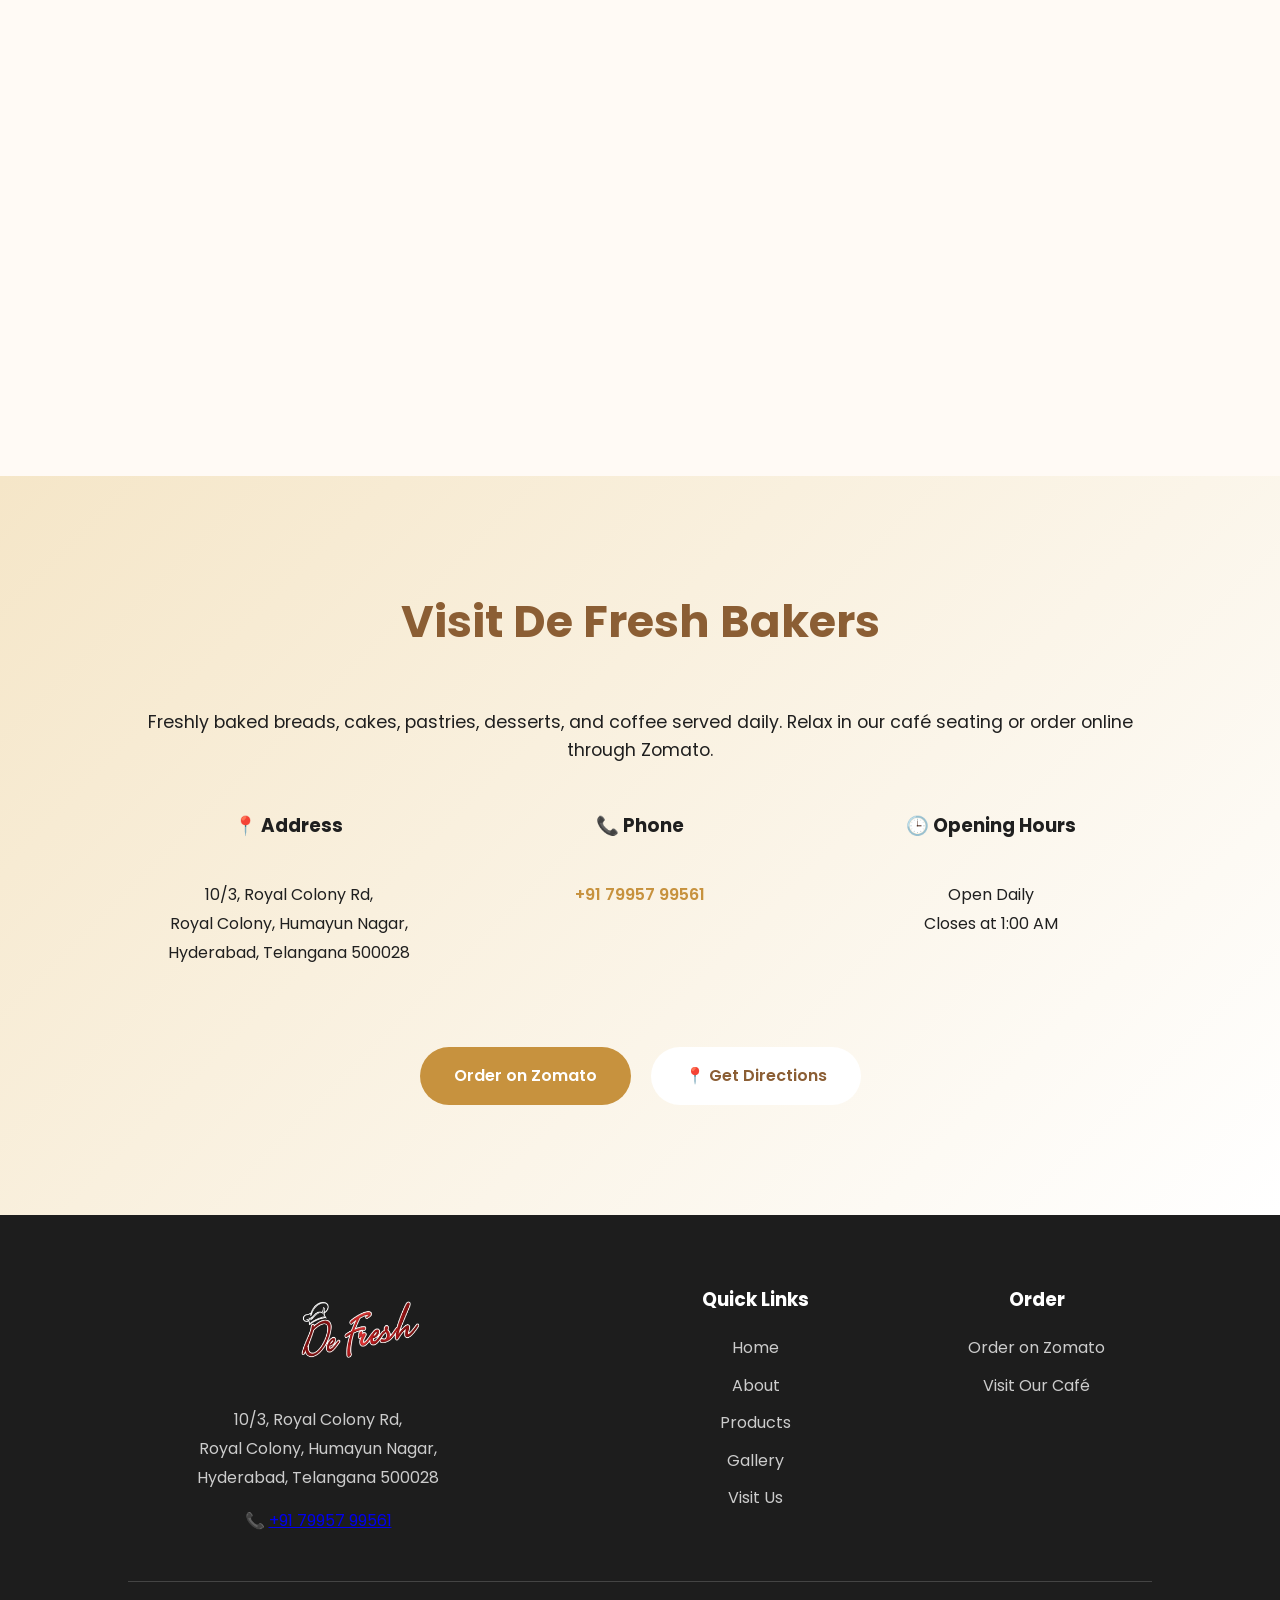
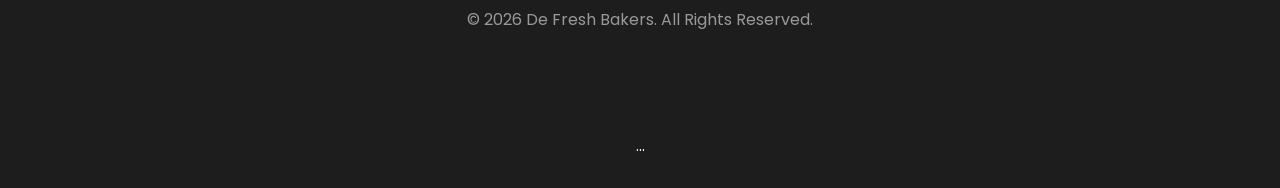
==== commit 16d26cd2: "Update index.html" ====
--- a/index.html
+++ b/index.html
@@ -118,11 +118,6 @@
 
     </div>
 
-    <div class="scroll-indicator">
-
-        <span></span>
-
-    </div>
 
 </section>
 
@@ -537,4 +532,4 @@
 <script src="script.js"></script>
 
 </body>
-</html>+</html>
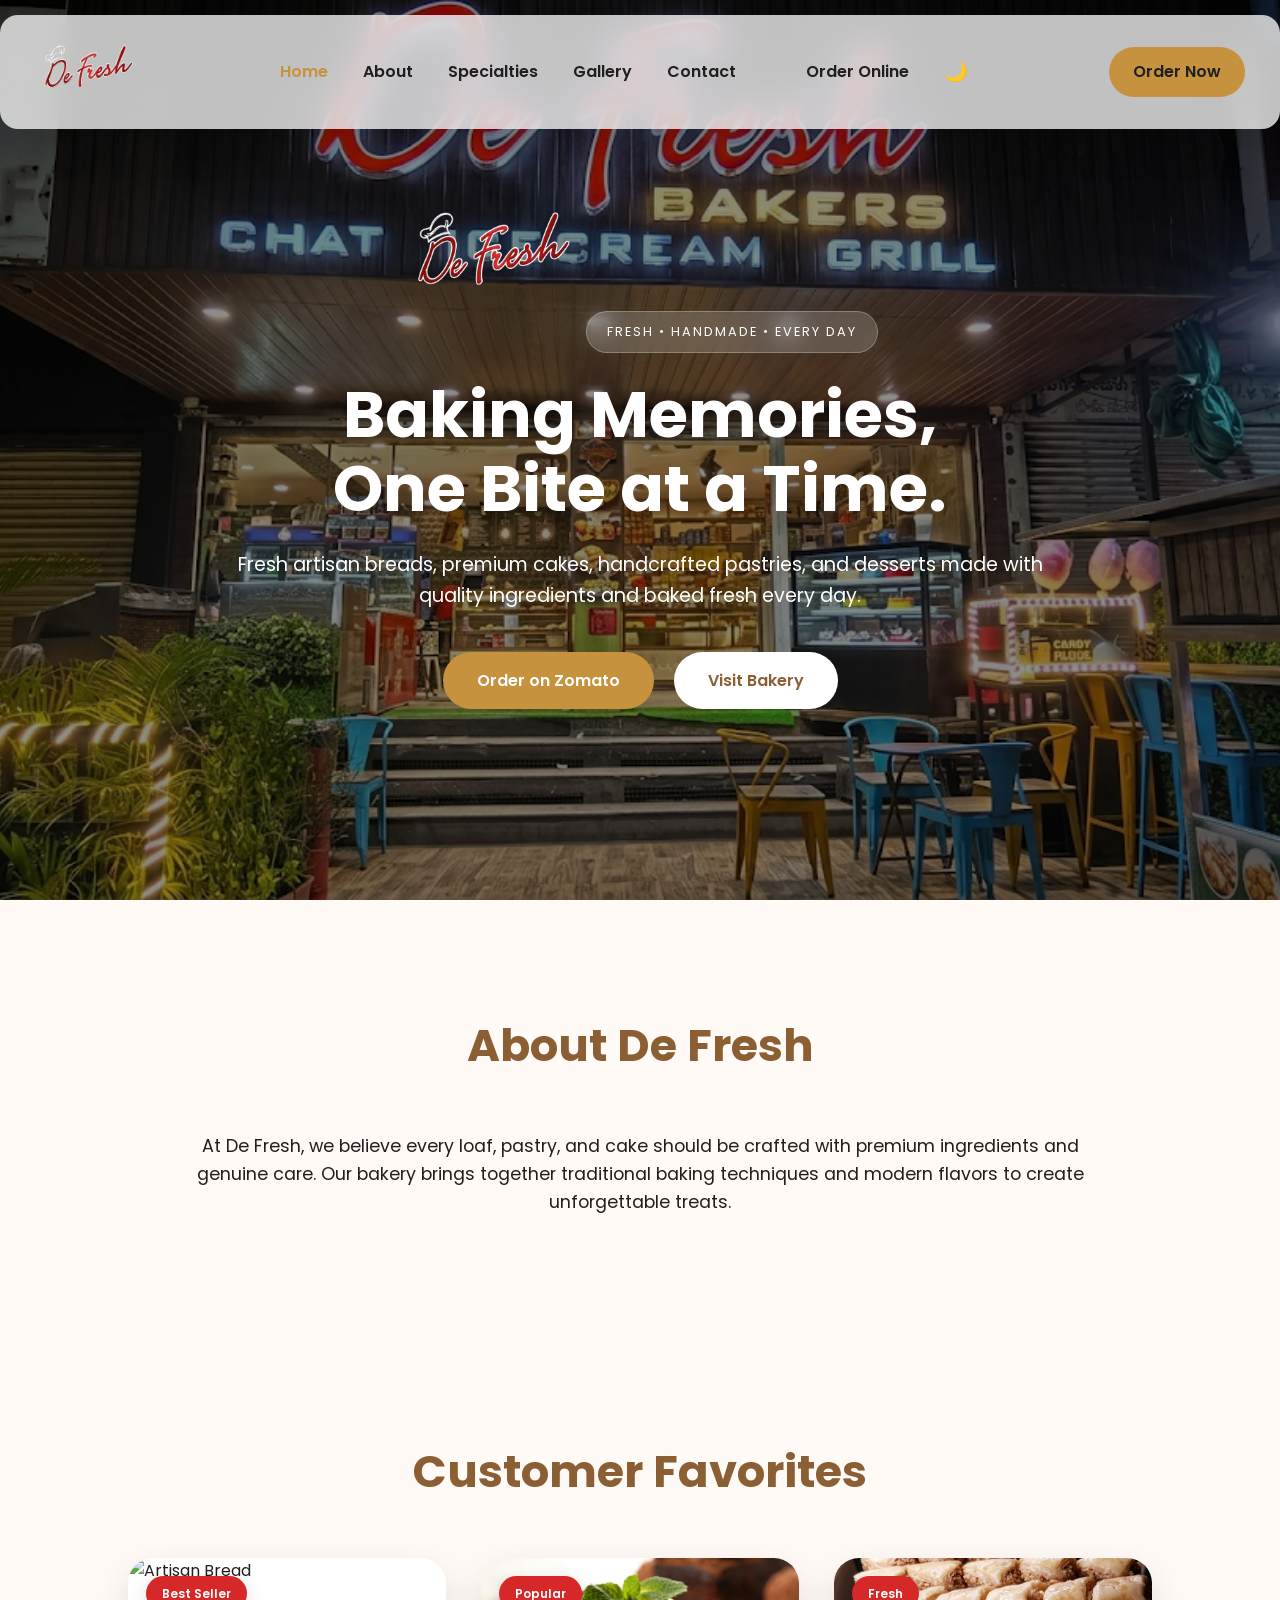
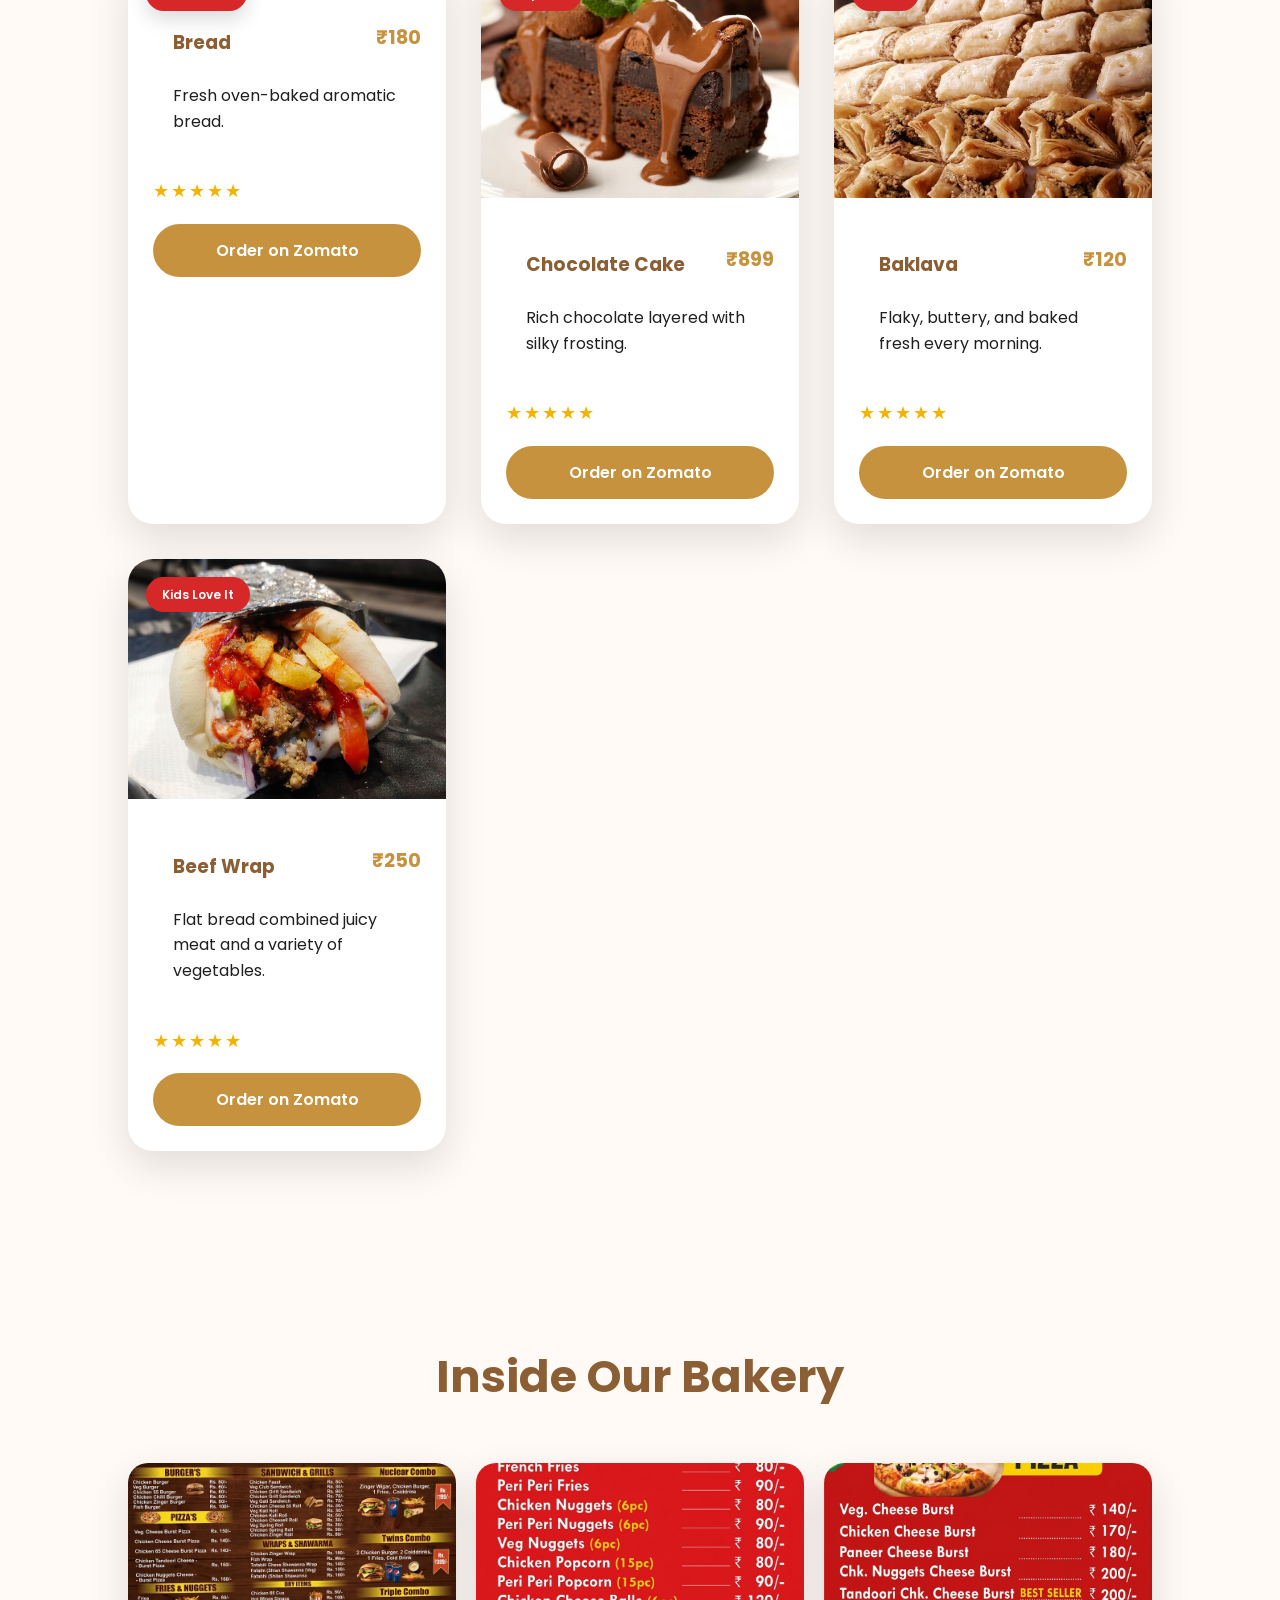
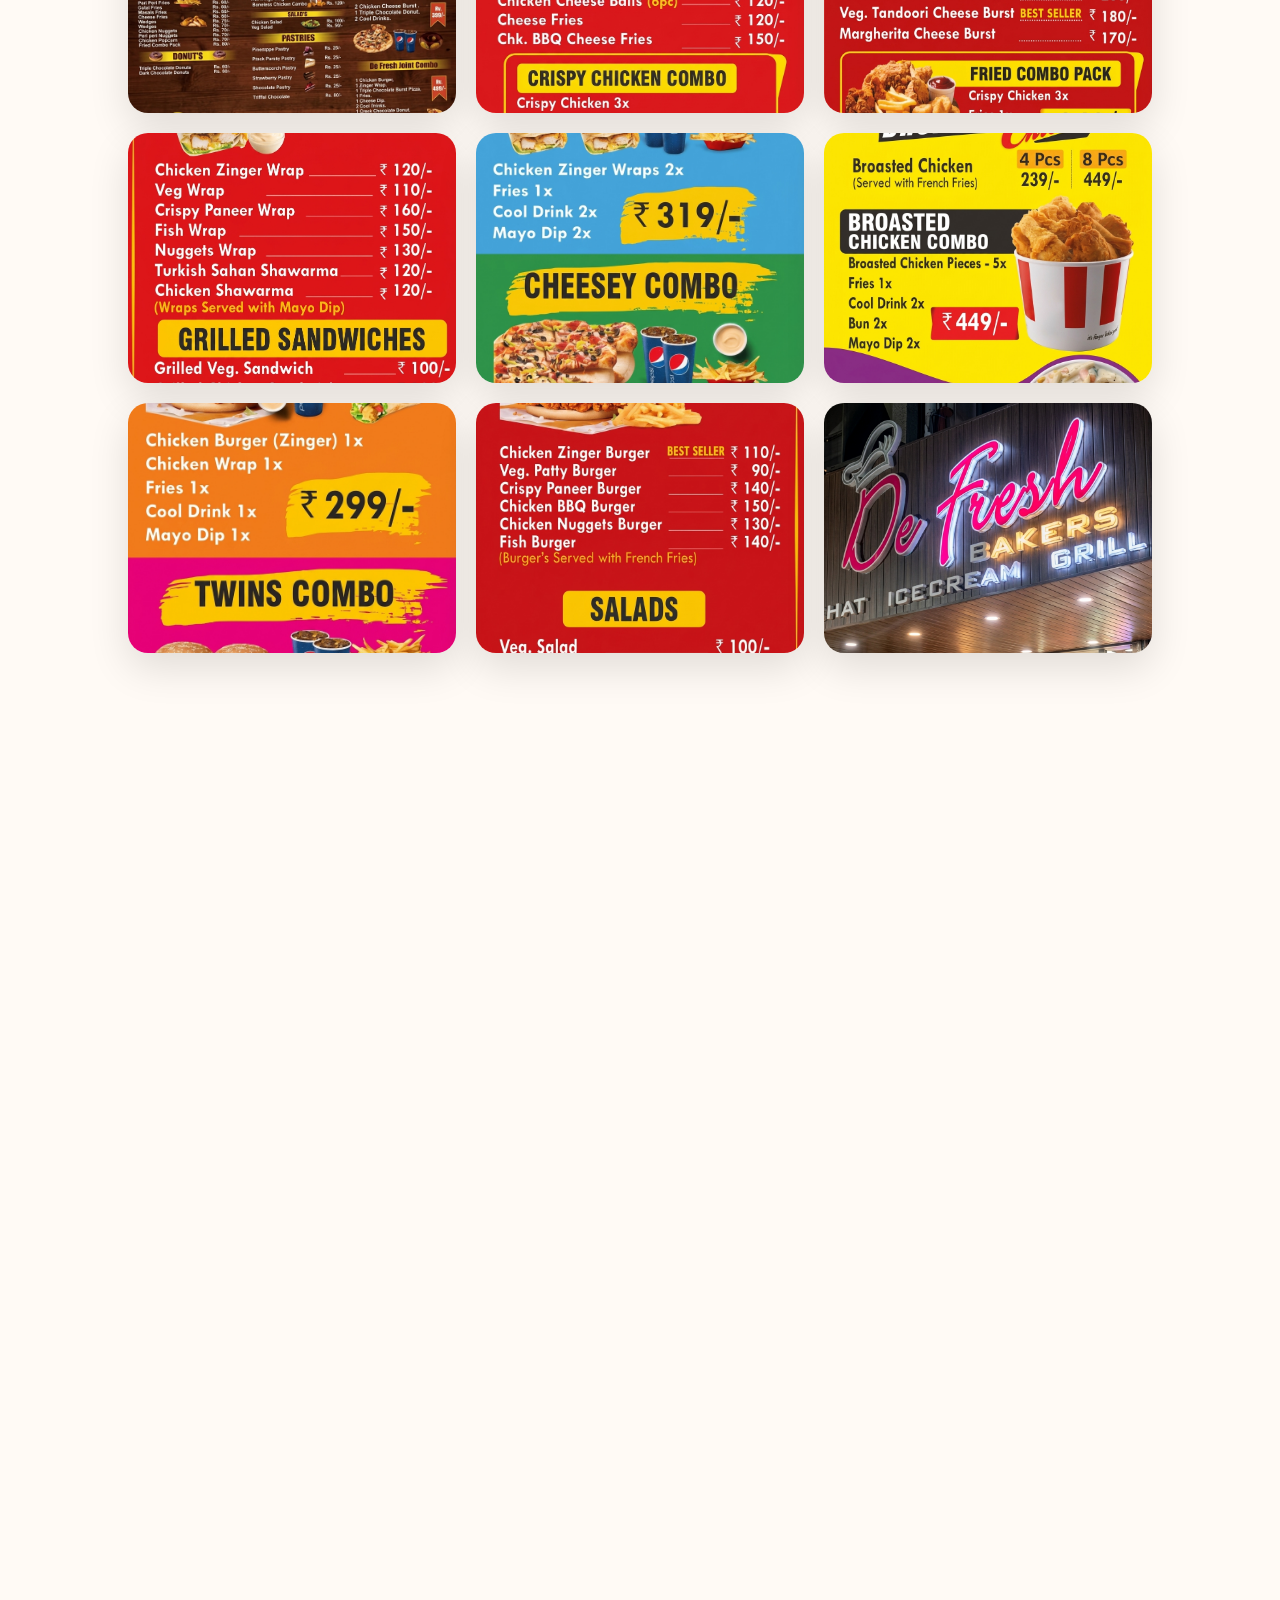
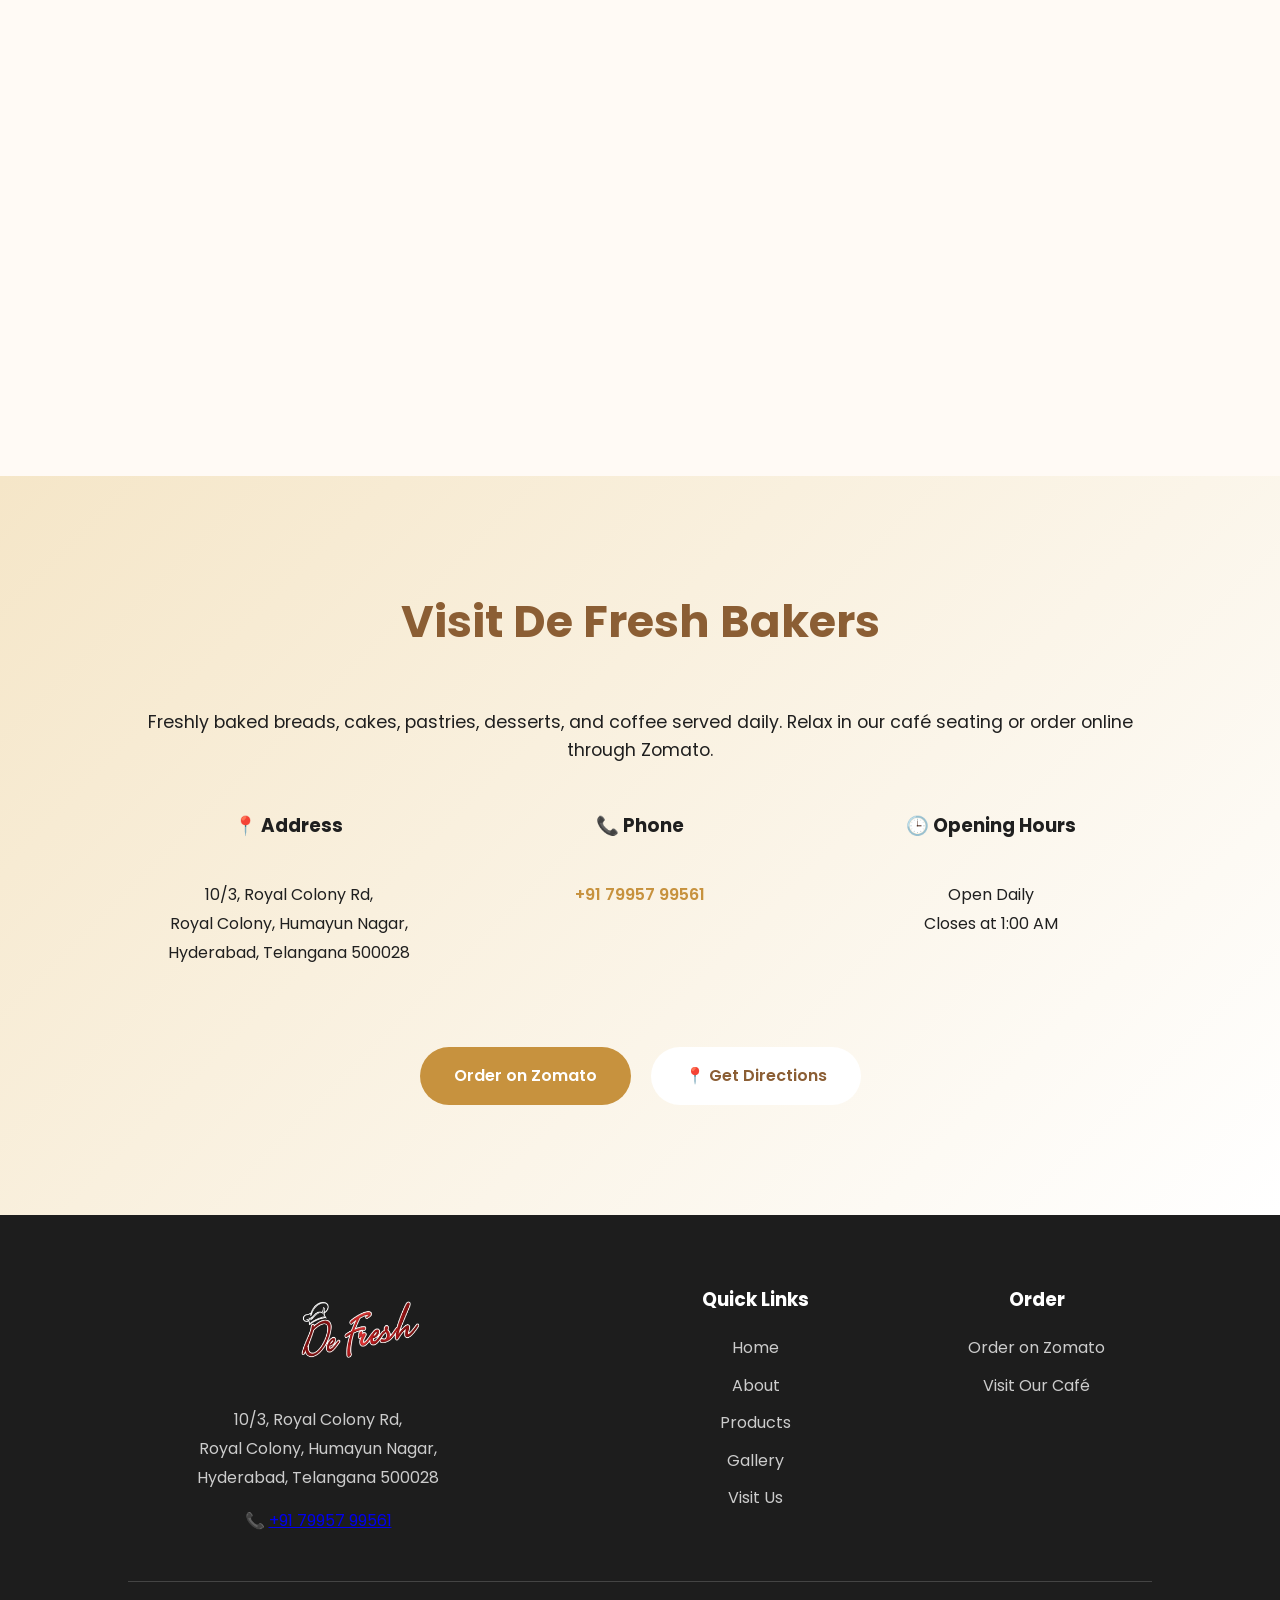
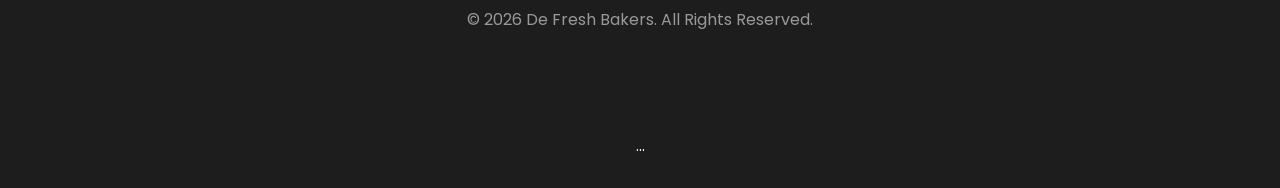
==== commit 0a11810c: "Update index.html" ====
--- a/index.html
+++ b/index.html
@@ -7,10 +7,46 @@
 
 <meta name="viewport" content="width=device-width, initial-scale=1.0">
 
-<title>De Fresh Bakery</title>
+<title>De Fresh Bakers | Bakery & Café in Mehdipatnam, Hyderabad</title>
+
+<meta name="description" content="De Fresh Bakers is a bakery and café in Mehdipatnam, Hyderabad serving fresh breads, cakes, pastries, desserts, coffee, and more. Order online through Zomato or visit us today.">
+
+<meta name="keywords" content="De Fresh Bakers, bakery Hyderabad, bakery Mehdipatnam, cakes Hyderabad, pastries, desserts, café Hyderabad, fresh bread">
+
+<meta name="author" content="De Fresh Bakers">
+
+<meta name="robots" content="index, follow">
+
+<link rel="canonical" href="https://xshaaz123.github.io/De-Fresh-Bakers/">
+
+<!-- Open Graph -->
+
+<meta property="og:title" content="De Fresh Bakers">
+
+<meta property="og:description" content="Fresh breads, cakes, pastries, desserts and café seating in Mehdipatnam, Hyderabad.">
+
+<meta property="og:type" content="website">
+
+<meta property="og:url" content="https://xshaaz123.github.io/De-Fresh-Bakers/">
+
+<meta property="og:image" content="https://xshaaz123.github.io/De-Fresh-Bakers/images/logo.png">
+
+<!-- Twitter / X -->
+
+<meta name="twitter:card" content="summary_large_image">
+
+<meta name="twitter:title" content="De Fresh Bakers">
+
+<meta name="twitter:description" content="Fresh breads, cakes, pastries, desserts and café seating in Hyderabad.">
+
+<meta name="twitter:image" content="https://xshaaz123.github.io/De-Fresh-Bakers/images/logo.png">
 
 <link rel="icon" href="images/logo.png">
 
+<link rel="manifest" href="site.webmanifest">
+
+<meta name="theme-color" content="#c7923e">
+
 <link rel="preconnect" href="https://fonts.googleapis.com">
 
 <link rel="preconnect" href="https://fonts.gstatic.com" crossorigin>
@@ -18,6 +54,37 @@
 <link href="https://fonts.googleapis.com/css2?family=Poppins:wght@300;400;500;600;700;800&display=swap" rel="stylesheet">
 
 <link rel="stylesheet" href="styles.css">
+
+<script type="application/ld+json">
+{
+  "@context":"https://schema.org",
+  "@type":"Bakery",
+  "name":"De Fresh Bakers",
+  "url":"https://xshaaz123.github.io/De-Fresh-Bakers/",
+  "image":"https://xshaaz123.github.io/De-Fresh-Bakers/images/logo.png",
+  "telephone":"+91 7995799561",
+  "priceRange":"₹",
+  "servesCuisine":"Bakery",
+  "address":{
+    "@type":"PostalAddress",
+    "streetAddress":"10/3 Royal Colony Rd",
+    "addressLocality":"Hyderabad",
+    "addressRegion":"Telangana",
+    "postalCode":"500028",
+    "addressCountry":"IN"
+  },
+  "geo":{
+    "@type":"GeoCoordinates",
+    "latitude":"17.3957883",
+    "longitude":"78.4428431"
+  },
+  "openingHours":"Mo-Su 08:00-01:00",
+  "sameAs":[
+    "https://www.zomato.com/hyderabad/de-fresh-bakers-mehdipatnam/order",
+    "https://www.google.com/maps/place/De+Fresh+Bakers/@17.396216,78.4422391,17.5z/data=!3m1!5s0x3bcb9710c928edaf:0x1fcfcb44908efef8!4m15!1m8!3m7!1s0x3bcb971127ad494f:0x233e307351ec29dd!2s10%2F3,+10-3,+Royal+Colony+Rd,+Royal+Colony,+Humayun+Nagar,+Hyderabad,+Telangana+500006!3b1!8m2!3d17.3955633!4d78.4441081!16s%2Fg%2F11xctk_zn9!3m5!1s0x3bcb97d23a43dfdd:0xbbf1edb507a3b63a!8m2!3d17.3957883!4d78.4428431!16s%2Fg%2F11l4pgs1z5"
+  ]
+}
+</script>
 
 </head>
 
--- a/styles.css
+++ b/styles.css
@@ -611,81 +611,6 @@
 
 }
 
-.scroll-indicator{
-
-    position:absolute;
-
-    bottom:30px;
-
-    left:50%;
-
-    transform:translateX(-50%);
-
-}
-
-.scroll-indicator span{
-
-    display:block;
-
-    width:28px;
-
-    height:48px;
-
-    border:2px solid white;
-
-    border-radius:30px;
-
-    position:relative;
-
-}
-
-.scroll-indicator span::before{
-
-    content:"";
-
-    position:absolute;
-
-    left:50%;
-
-    top:8px;
-
-    transform:translateX(-50%);
-
-    width:6px;
-
-    height:6px;
-
-    background:white;
-
-    border-radius:50%;
-
-    animation:scrollMouse 2s infinite;
-
-}
-
-@keyframes scrollMouse{
-
-0%{
-
-opacity:0;
-top:8px;
-
-}
-
-50%{
-
-opacity:1;
-
-}
-
-100%{
-
-opacity:0;
-top:26px;
-
-}
-
-}
 
 @keyframes floatLogo{
 
@@ -1537,4 +1462,4 @@
 
 .order-online .hero-btn{
     display:inline-block;
-}+}
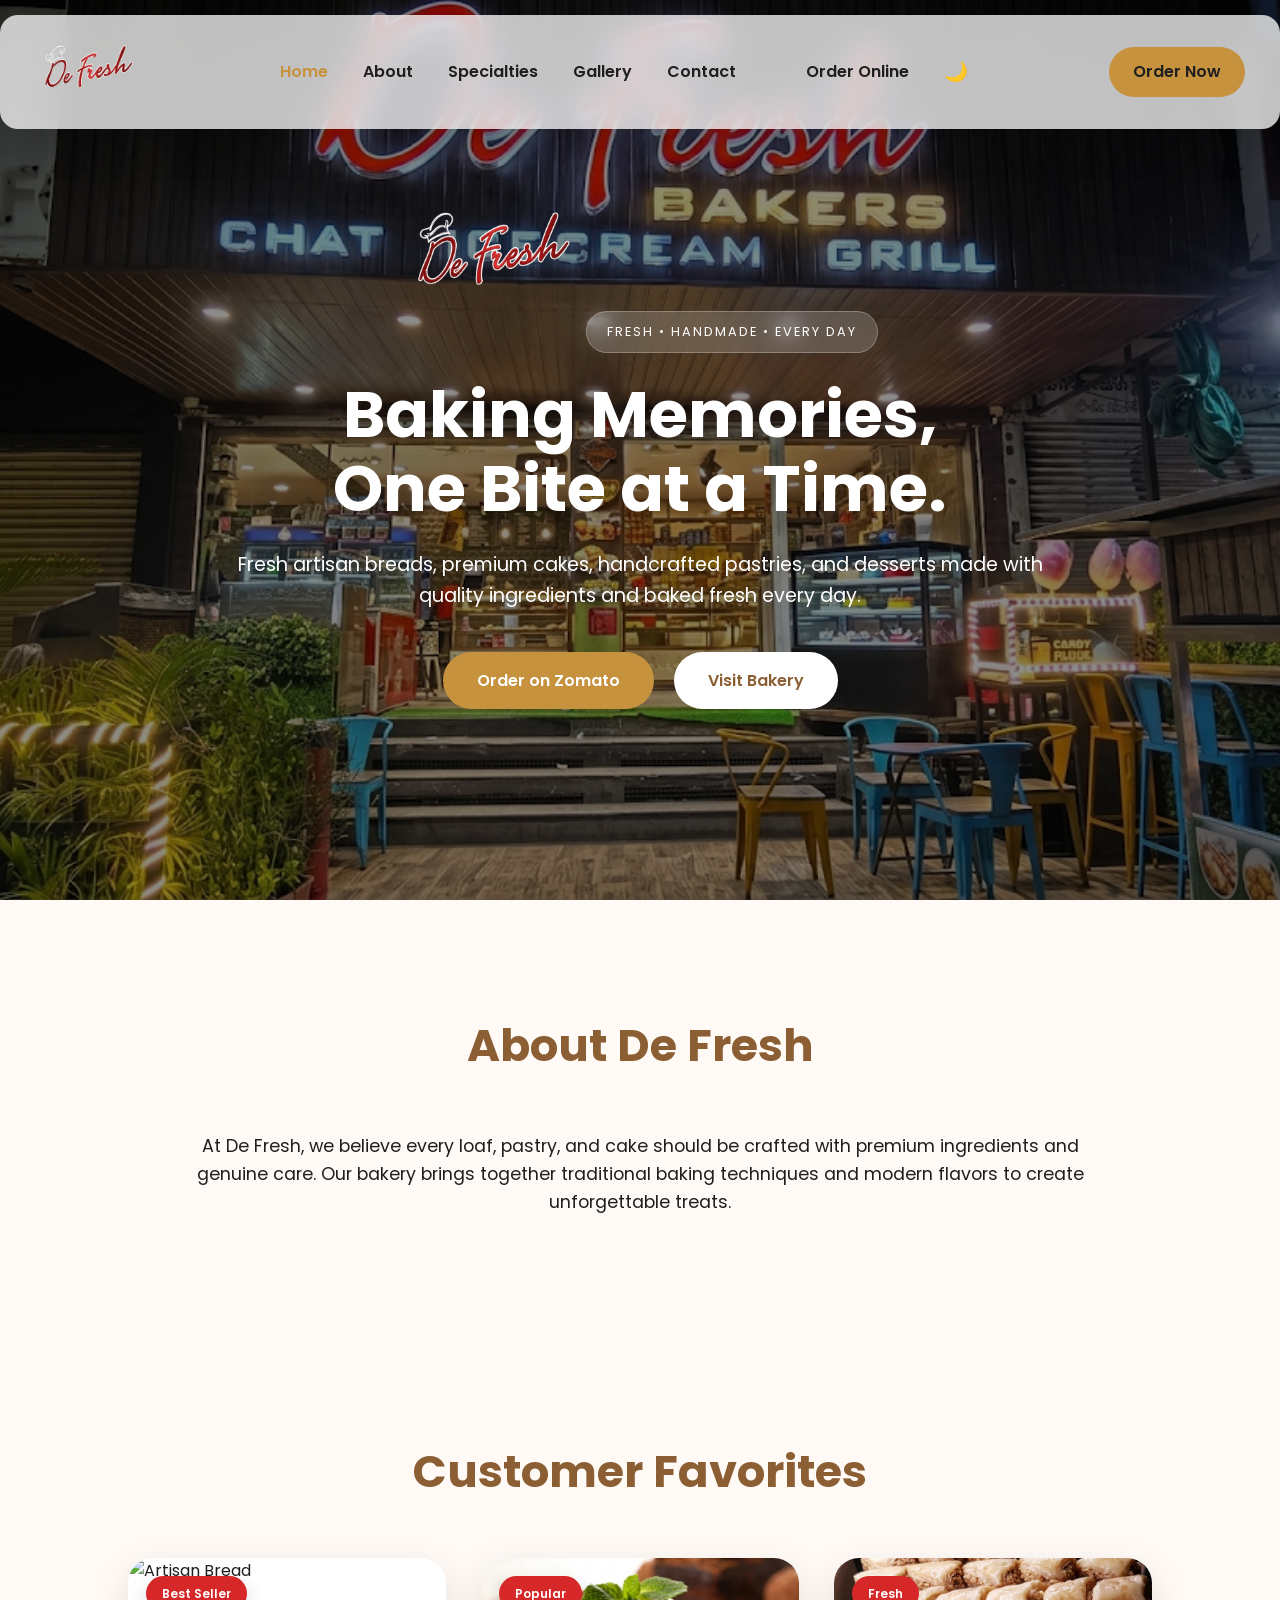
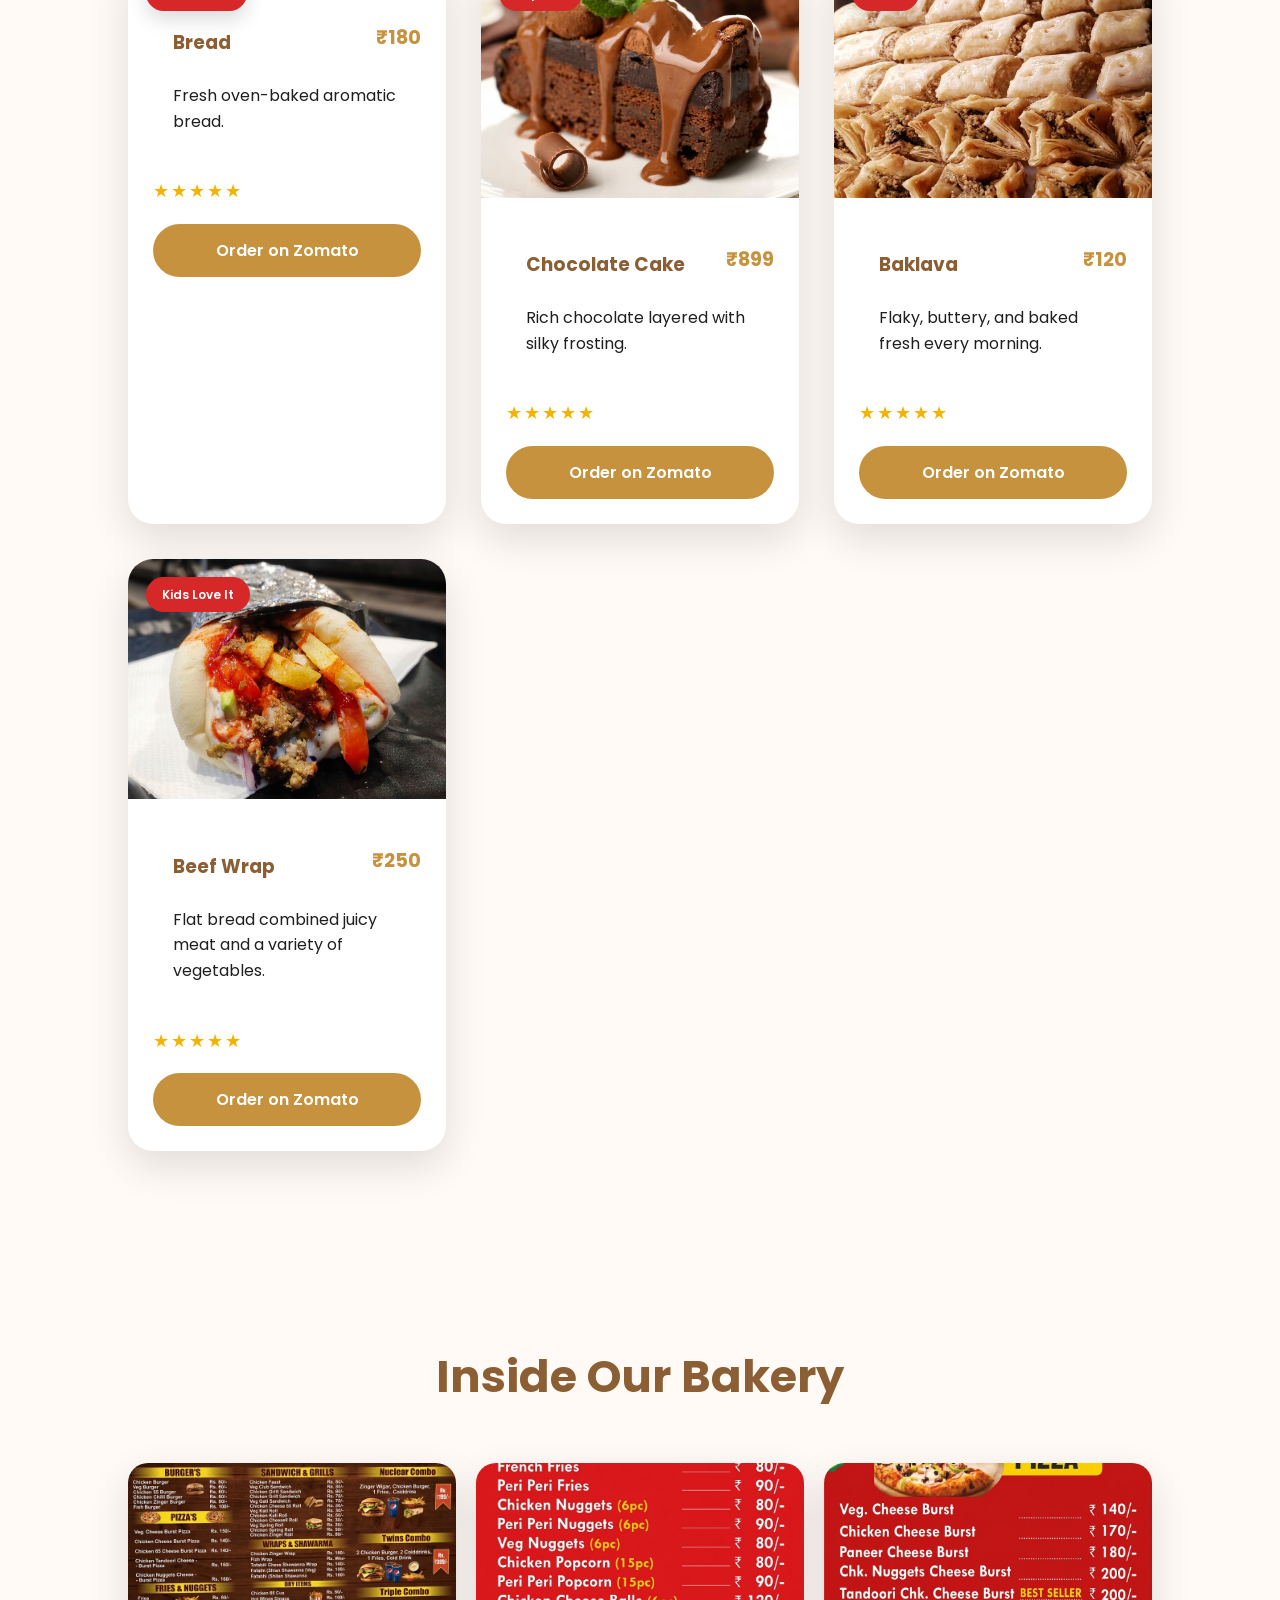
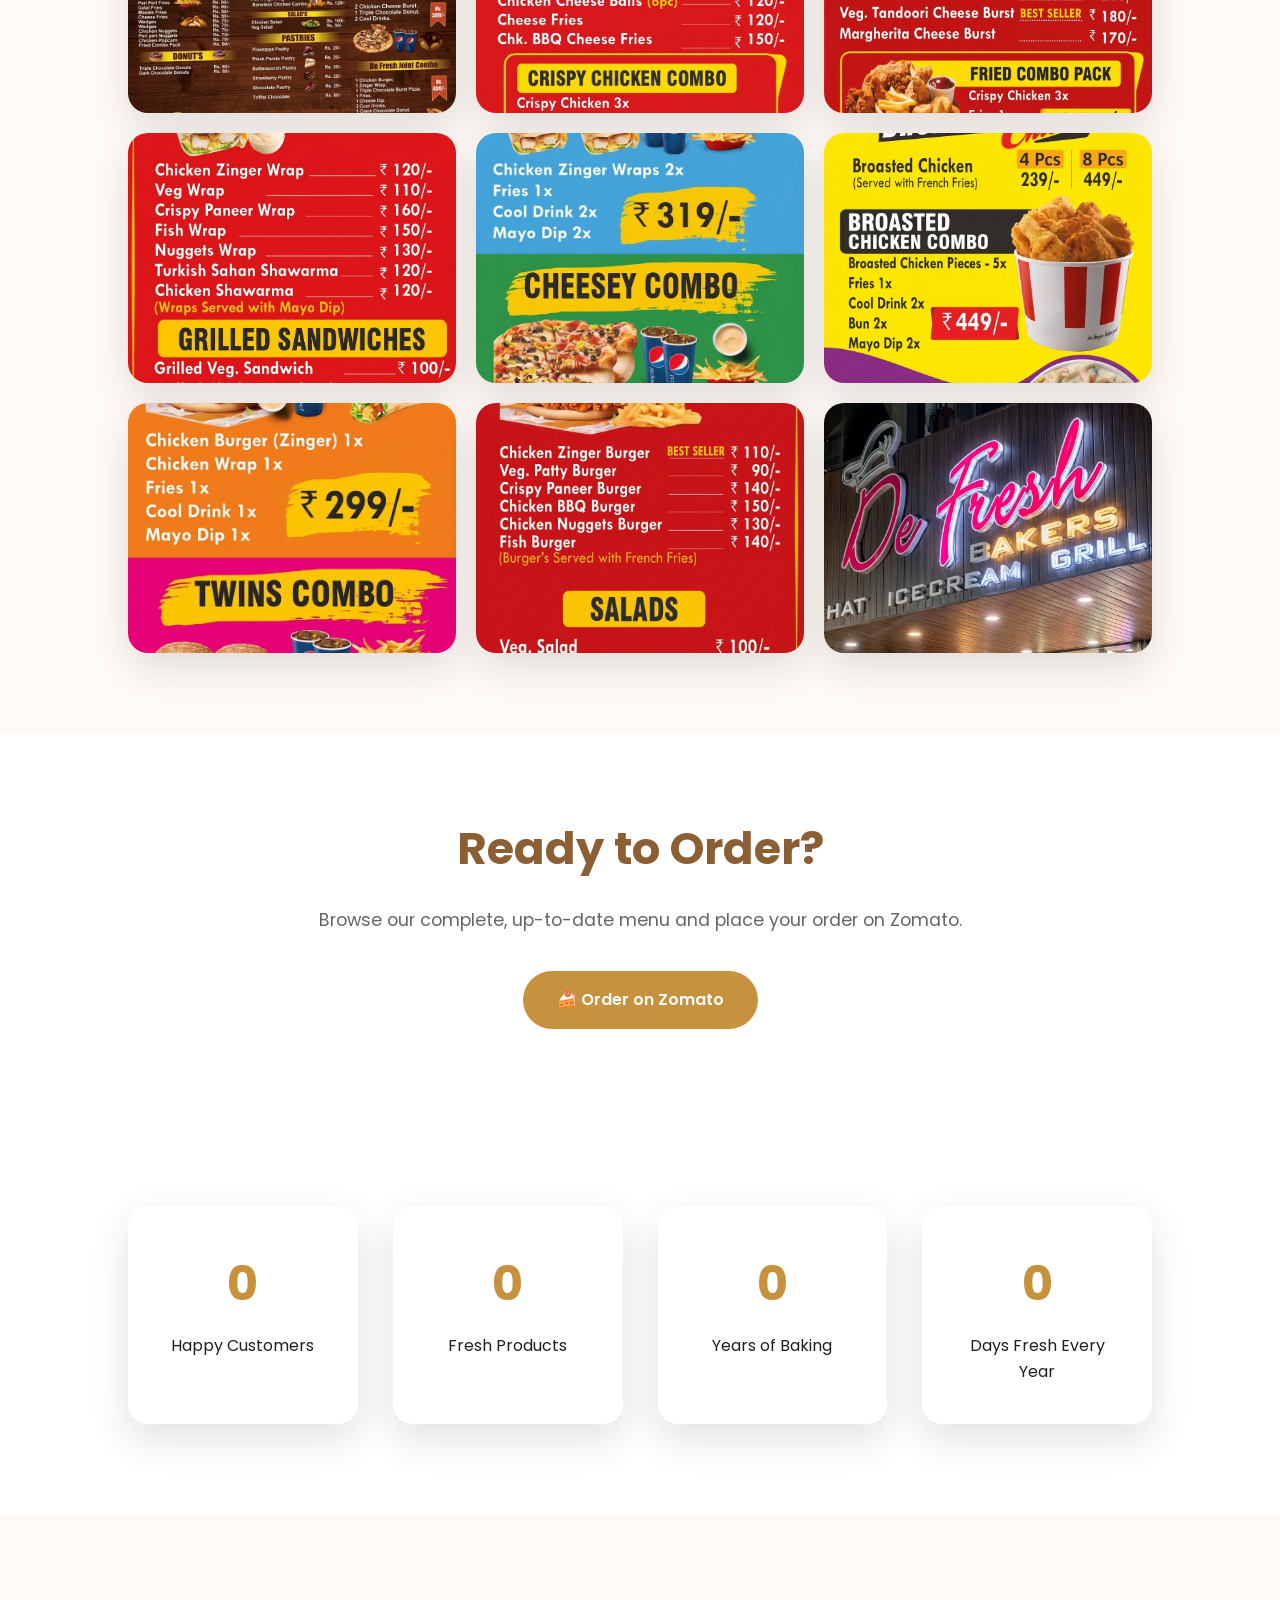
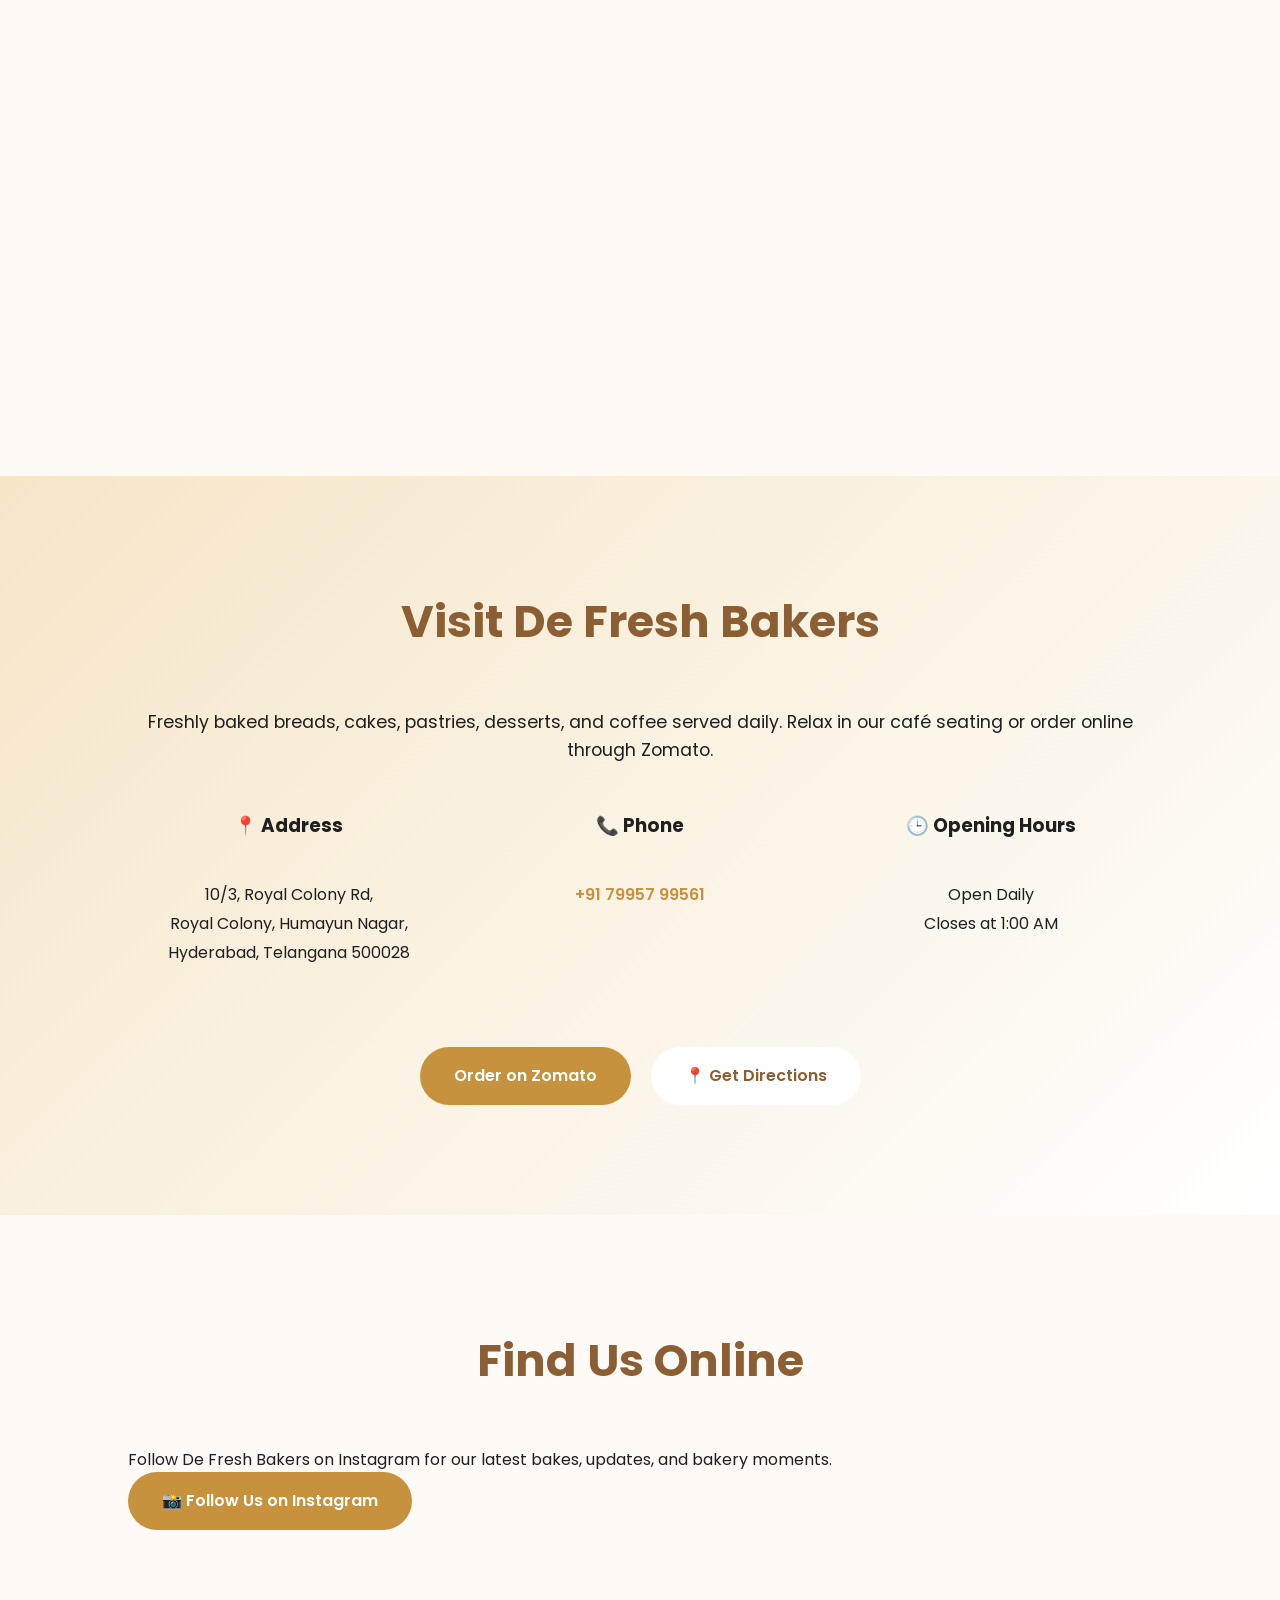
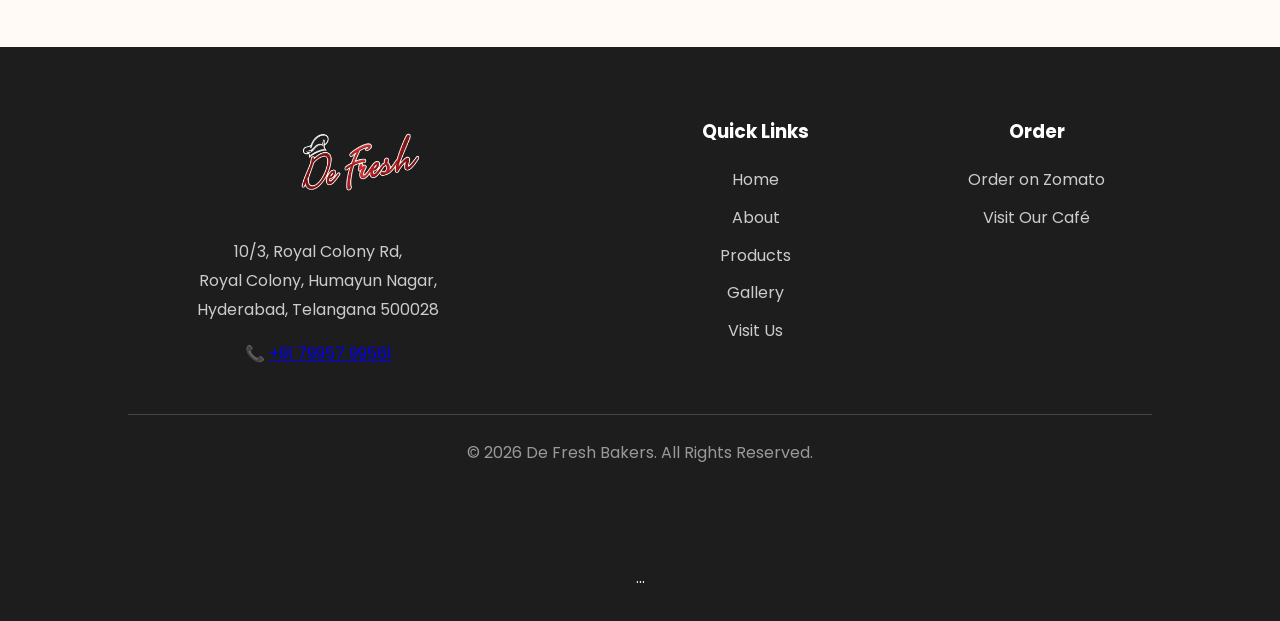
==== commit 4dcc8689: "Update index.html" ====
--- a/index.html
+++ b/index.html
@@ -3,6 +3,9 @@
 
 <head>
 
+<link rel="manifest" href="site.webmanifest">
+<meta name="theme-color" content="#c7923e">
+	
 <meta charset="UTF-8">
 
 <meta name="viewport" content="width=device-width, initial-scale=1.0">
@@ -519,6 +522,27 @@
     </div>
 
 </section>
+
+<section class="find-us">
+
+    <h2>Find Us Online</h2>
+
+    <p>
+        Follow De Fresh Bakers on Instagram for our latest bakes, updates,
+        and bakery moments.
+    </p>
+
+    <a
+        href="https://www.instagram.com/defresh_bakers/"
+        target="_blank"
+        rel="noopener noreferrer"
+        class="hero-btn"
+    >
+        📸 Follow Us on Instagram
+    </a>
+
+</section>
+	
 <footer>
 
 <div class="footer-container">
